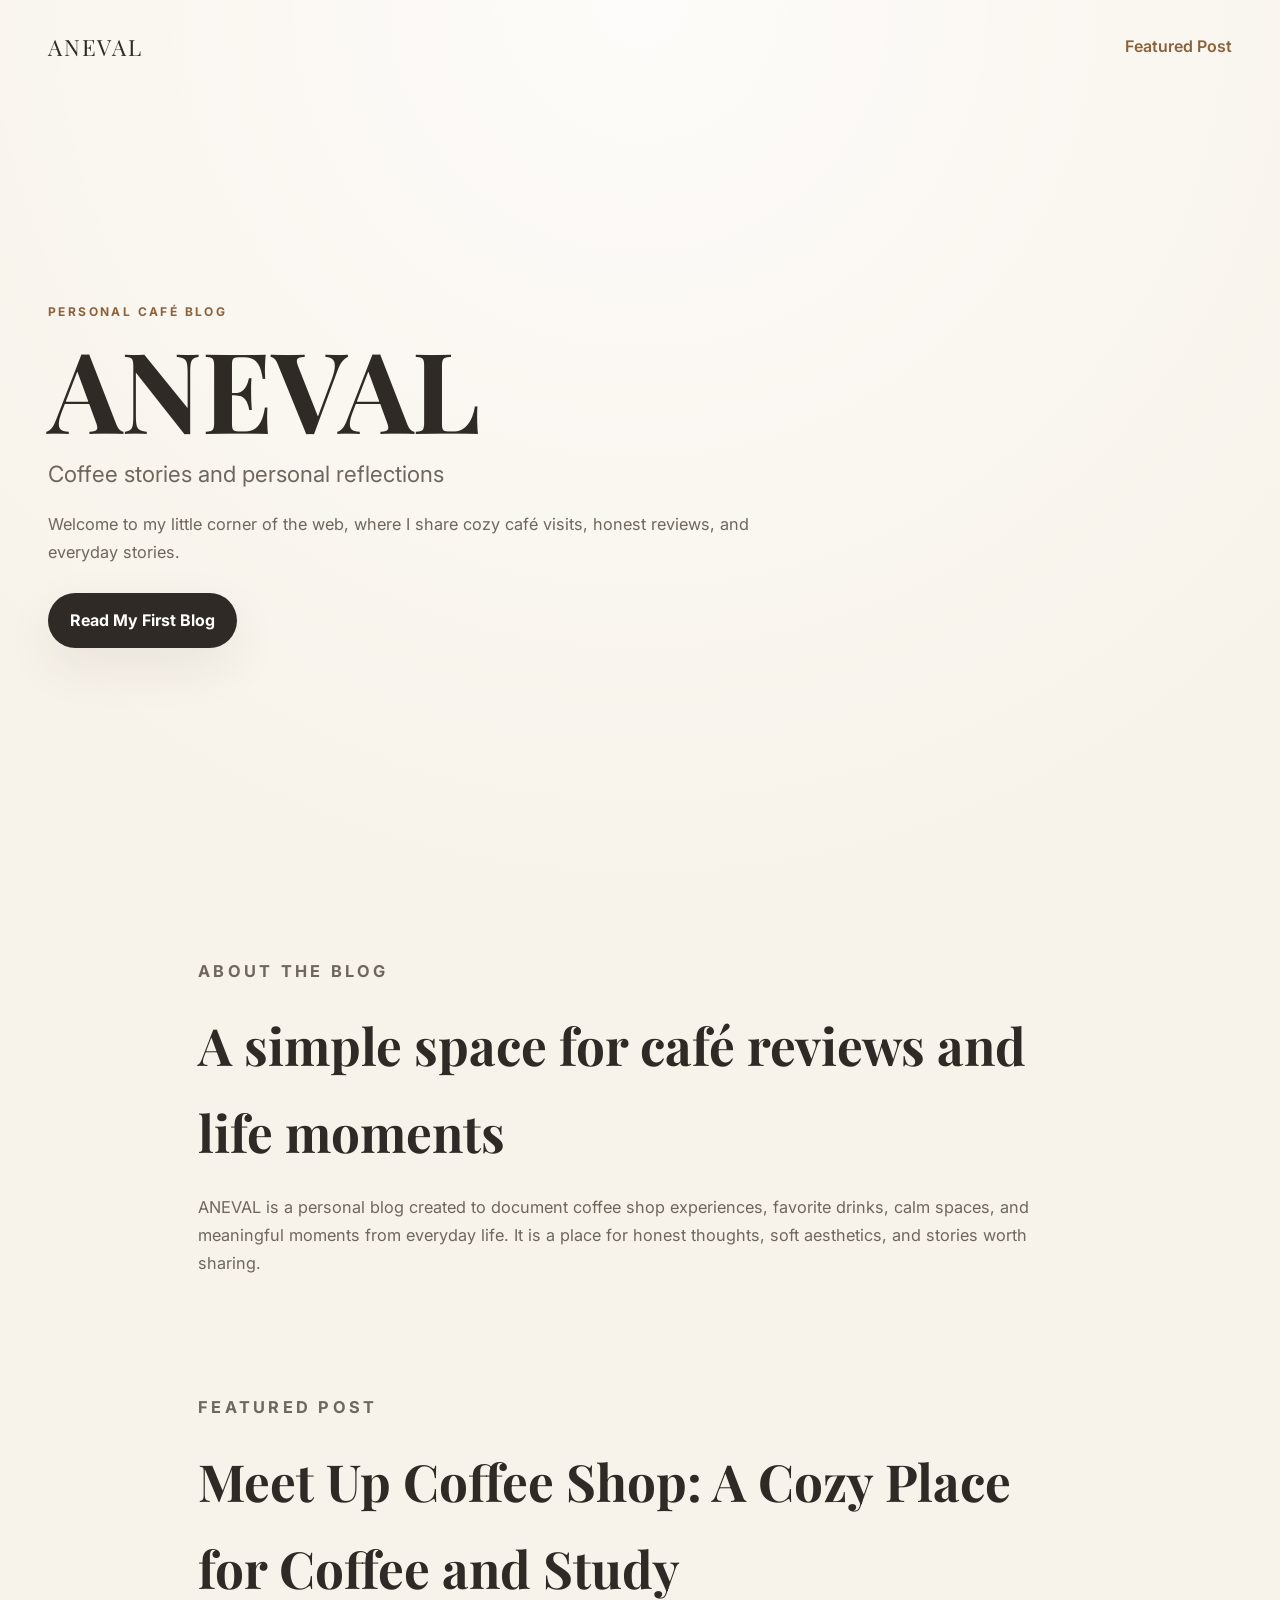
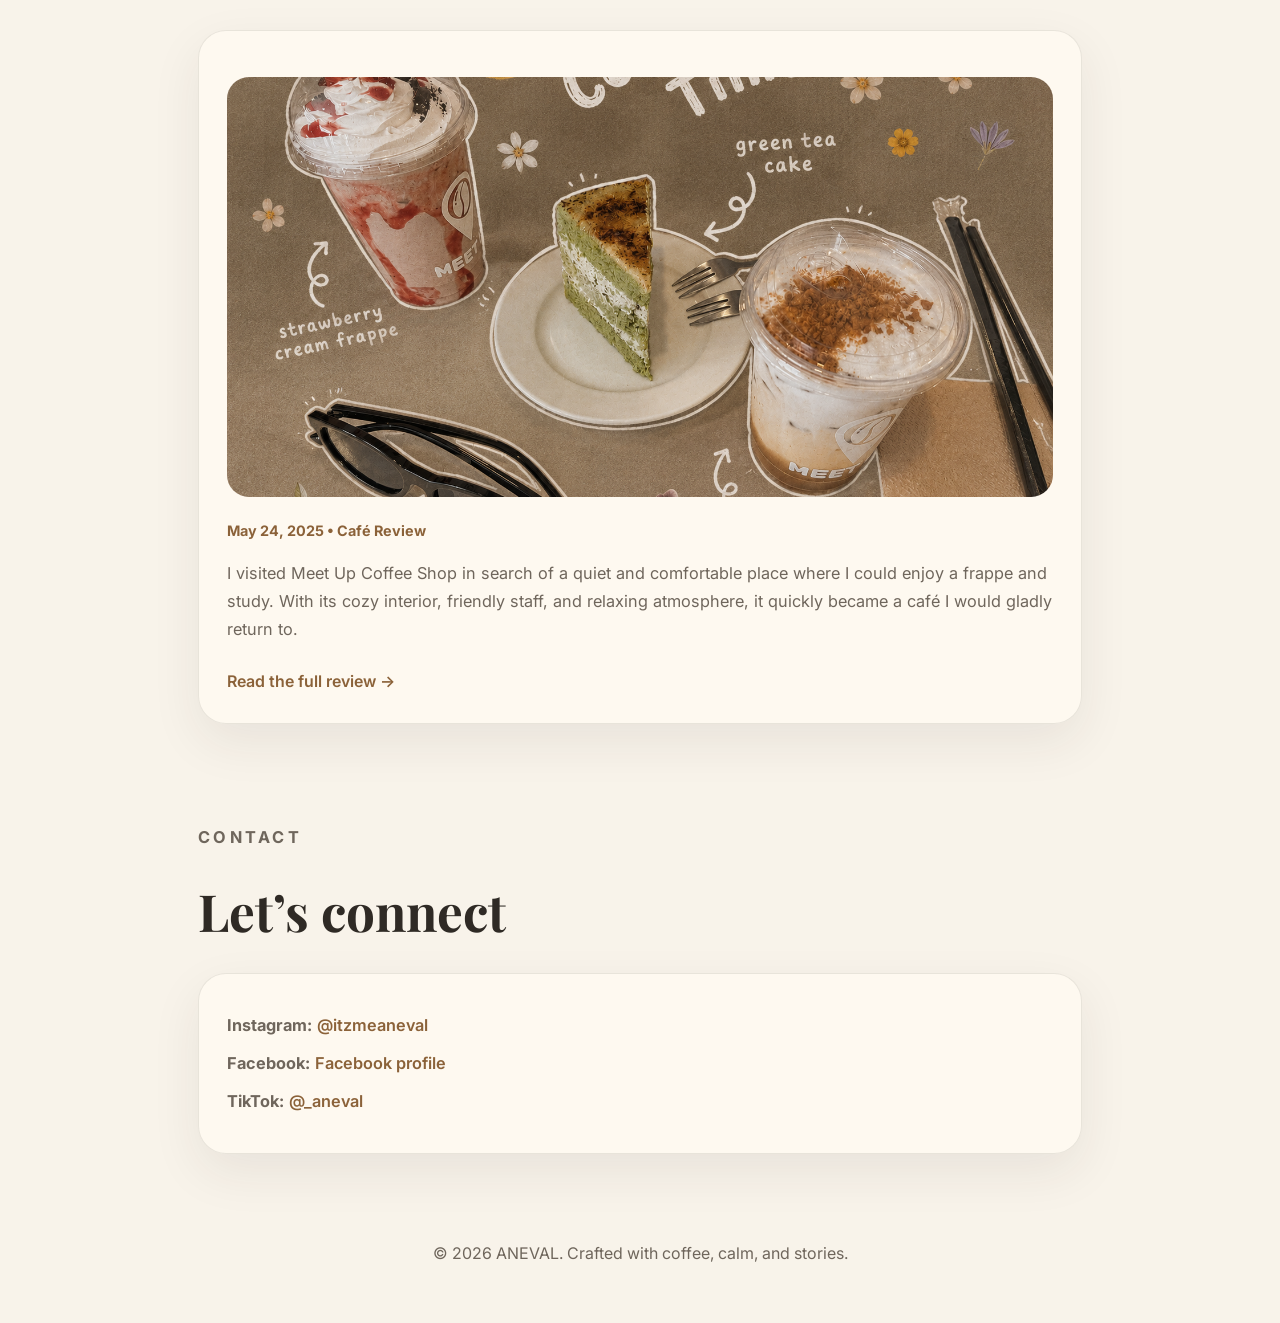
==== index.html @ 4280bb29 "Improve SEO and brand discoverability for ANEVAL - Enhance title tags on both pages with descriptive" ====
<!DOCTYPE html>
<html lang="en">
  <head>
    <meta charset="UTF-8" />
    <meta name="viewport" content="width=device-width, initial-scale=1.0" />
    <title>ANEVAL | Café Blog – Coffee Shop Reviews &amp; Life Stories</title>
    <meta
      name="description"
      content="ANEVAL is a personal café blog by Lavena sharing honest coffee shop reviews, cozy café visits, favorite drinks, and everyday life stories. Discover café culture through personal reflections."
    />
    <meta name="keywords" content="ANEVAL, café blog, coffee shop reviews, café visits, coffee stories, personal blog, cozy cafés, frappe, café culture" />
    <meta name="author" content="ANEVAL" />
    <meta name="robots" content="index, follow" />
    <link rel="canonical" href="https://lavena0314.github.io/Cafe-Blog/" />

    <!-- Open Graph / Facebook -->
    <meta property="og:type" content="website" />
    <meta property="og:url" content="https://lavena0314.github.io/Cafe-Blog/" />
    <meta property="og:site_name" content="ANEVAL" />
    <meta property="og:title" content="ANEVAL | Café Blog – Coffee Shop Reviews &amp; Life Stories" />
    <meta property="og:description" content="ANEVAL is a personal café blog sharing honest coffee shop reviews, cozy café visits, and everyday life stories. Discover café culture through personal reflections." />
    <meta property="og:image" content="https://lavena0314.github.io/Cafe-Blog/imagesmeet-up-banner.png" />

    <!-- Twitter Card -->
    <meta name="twitter:card" content="summary_large_image" />
    <meta name="twitter:title" content="ANEVAL | Café Blog – Coffee Shop Reviews &amp; Life Stories" />
    <meta name="twitter:description" content="ANEVAL is a personal café blog sharing honest coffee shop reviews, cozy café visits, and everyday life stories." />
    <meta name="twitter:image" content="https://lavena0314.github.io/Cafe-Blog/imagesmeet-up-banner.png" />

    <!-- JSON-LD Structured Data -->
    <script type="application/ld+json">
    {
      "@context": "https://schema.org",
      "@type": "Blog",
      "name": "ANEVAL",
      "description": "A personal café blog sharing honest coffee shop reviews, cozy café visits, and everyday life stories.",
      "url": "https://lavena0314.github.io/Cafe-Blog/",
      "author": {
        "@type": "Person",
        "name": "ANEVAL"
      },
      "blogPost": [
        {
          "@type": "BlogPosting",
          "headline": "Meet Up Coffee Shop: A Cozy Place for Coffee and Study",
          "url": "https://lavena0314.github.io/Cafe-Blog/meet-up-coffee-shop.html",
          "datePublished": "2025-05-24",
          "author": {
            "@type": "Person",
            "name": "ANEVAL"
          },
          "image": "https://lavena0314.github.io/Cafe-Blog/imagesmeet-up-banner.png",
          "description": "ANEVAL reviews Meet Up Coffee Shop — a cozy café on Magallanes Street, Roxas City, perfect for studying, enjoying a frappe, and relaxing in a comfortable atmosphere."
        }
      ]
    }
    </script>

    <link rel="preconnect" href="https://fonts.googleapis.com" />
    <link rel="preconnect" href="https://fonts.gstatic.com" crossorigin />
    <link
      href="https://fonts.googleapis.com/css2?family=Playfair+Display:wght@600;700&family=Inter:wght@400;500;600;700&display=swap"
      rel="stylesheet"
    />
    <link rel="stylesheet" href="style.css" />
  </head>
  <body>
    <header class="hero">
      <nav class="nav">
        <div class="brand">ANEVAL</div>
        <a class="nav-link" href="#featured">Featured Post</a>
      </nav>

      <section class="hero-content">
        <p class="eyebrow">Personal café blog</p>
        <h1>ANEVAL</h1>
        <p class="tagline">Coffee stories and personal reflections</p>
        <p class="hero-text">
          Welcome to my little corner of the web, where I share cozy café visits,
          honest reviews, and everyday stories.
        </p>
        <a class="button" href="#featured">Read My First Blog</a>
      </section>
    </header>

    <main>
      <section class="section about">
        <div class="section-heading">
          <p class="eyebrow">About the blog</p>
          <h2>A simple space for café reviews and life moments</h2>
        </div>
        <p>
          ANEVAL is a personal blog created to document coffee shop experiences,
          favorite drinks, calm spaces, and meaningful moments from everyday life.
          It is a place for honest thoughts, soft aesthetics, and stories worth
          sharing.
        </p>
      </section>

      <section class="section featured" id="featured">
        <div class="section-heading">
          <p class="eyebrow">Featured post</p>
          <h2>Meet Up Coffee Shop: A Cozy Place for Coffee and Study</h2>
        </div>

        <article class="post-preview">
          <img
            class="banner-image"
            src="imagesmeet-up-banner.png"
            alt="Meet Up Coffee Shop banner"
          />
          <div class="card-meta">May 24, 2025 • Café Review</div>
          <p>
            I visited Meet Up Coffee Shop in search of a quiet and comfortable
            place where I could enjoy a frappe and study. With its cozy interior,
            friendly staff, and relaxing atmosphere, it quickly became a café I
            would gladly return to.
          </p>
          <a class="text-link" href="meet-up-coffee-shop.html">Read the full review →</a>
        </article>
      </section>

      <section class="section contact" id="contact">
        <div class="section-heading">
          <p class="eyebrow">Contact</p>
          <h2>Let’s connect</h2>
        </div>
        <div class="contact-card">
          <p><strong>Instagram:</strong> <a href="https://instagram.com/itzmeaneval" target="_blank" rel="noopener noreferrer">@itzmeaneval</a></p>
          <p><strong>Facebook:</strong> <a href="https://www.facebook.com/lavena.gee.adarle.boluso" target="_blank" rel="noopener noreferrer">Facebook profile</a></p>
          <p><strong>TikTok:</strong> <a href="https://www.tiktok.com/@_aneval?_t=ZS-8zuCAxaX56e&_r=1" target="_blank" rel="noopener noreferrer">@_aneval</a></p>
        </div>
      </section>
    </main>

    <footer class="footer">
      <p>© 2026 ANEVAL. Crafted with coffee, calm, and stories.</p>
    </footer>
  </body>
</html>
---- style.css ----
:root {
  --bg: #f8f3ea;
  --surface: #fffaf2;
  --surface-strong: #f3eadc;
  --text: #2f2a25;
  --muted: #6f665c;
  --accent: #a97c50;
  --accent-dark: #8b6239;
  --border: rgba(47, 42, 37, 0.1);
  --shadow: 0 18px 50px rgba(47, 42, 37, 0.08);
}

* {
  box-sizing: border-box;
}

html {
  scroll-behavior: smooth;
}

body {
  margin: 0;
  font-family: "Inter", sans-serif;
  color: var(--text);
  background:
    radial-gradient(circle at top, rgba(255, 255, 255, 0.75), transparent 30%),
    var(--bg);
  line-height: 1.7;
}

h1,
h2,
.brand {
  font-family: "Playfair Display", serif;
}

img {
  max-width: 100%;
  display: block;
}

.hero {
  min-height: 100vh;
  padding: 28px clamp(20px, 4vw, 48px);
  display: flex;
  flex-direction: column;
  justify-content: space-between;
}

.nav {
  display: flex;
  justify-content: space-between;
  align-items: center;
  gap: 16px;
}

.brand {
  font-size: 1.4rem;
  letter-spacing: 0.08em;
}

.nav-link,
.back-link,
.text-link,
.contact-card a {
  color: var(--accent-dark);
  text-decoration: none;
  font-weight: 600;
}

.hero-content {
  max-width: 760px;
  margin: auto 0;
  padding: 80px 0;
}

.eyebrow {
  text-transform: uppercase;
  letter-spacing: 0.2em;
  font-size: 0.75rem;
  color: var(--accent-dark);
  font-weight: 700;
}

.hero h1 {
  font-size: clamp(3.5rem, 10vw, 7rem);
  line-height: 0.95;
  margin: 12px 0 14px;
}

.tagline {
  font-size: clamp(1.1rem, 2.5vw, 1.4rem);
  color: var(--muted);
  margin: 0 0 18px;
}

.hero-text,
.section p,
.card p,
.post p,
.contact-card p {
  font-size: 1.02rem;
  color: var(--muted);
}

.button {
  display: inline-block;
  margin-top: 10px;
  padding: 14px 22px;
  border-radius: 999px;
  background: var(--text);
  color: #fff;
  text-decoration: none;
  font-weight: 700;
  box-shadow: var(--shadow);
}

.section {
  max-width: 980px;
  margin: 0 auto;
  padding: 42px clamp(20px, 4vw, 48px);
}

.section-heading h2,
.post h1 {
  font-size: clamp(2rem, 4vw, 3.2rem);
  margin: 8px 0 18px;
}

.card,
.post,
.contact-card,
.post-preview {
  background: rgba(255, 250, 242, 0.8);
  border: 1px solid var(--border);
  border-radius: 28px;
  padding: 28px;
  box-shadow: var(--shadow);
  backdrop-filter: blur(10px);
}

.banner-image {
  width: 100%;
  height: auto;
  max-height: 420px;
  object-fit: cover;
  border-radius: 22px;
  margin: 18px 0 22px;
}

.photo-grid {
  display: grid;
  grid-template-columns: repeat(3, minmax(0, 1fr));
  gap: 14px;
  margin: 22px 0 10px;
}

.photo-grid img {
  width: 100%;
  aspect-ratio: 1 / 1;
  object-fit: cover;
  border-radius: 18px;
  border: 1px solid var(--border);
}

.card-meta,
.post-date {
  color: var(--accent-dark);
  font-weight: 700;
  font-size: 0.9rem;
}

.text-link {
  display: inline-block;
  margin-top: 8px;
}

.contact-card p {
  margin: 10px 0;
}

.footer {
  text-align: center;
  padding: 28px 20px 40px;
  color: var(--muted);
}

.post-page {
  background:
    radial-gradient(circle at top, rgba(255, 255, 255, 0.7), transparent 30%),
    var(--bg);
}

.post-container {
  max-width: 860px;
  margin: 0 auto;
  padding: 28px clamp(20px, 4vw, 48px) 60px;
}

.back-link {
  display: inline-block;
  margin-bottom: 24px;
}

.post h2 {
  font-size: 1.5rem;
  margin-top: 28px;
}

@media (max-width: 640px) {
  .nav {
    flex-direction: column;
    align-items: flex-start;
  }

  .hero {
    min-height: auto;
  }

  .hero-content {
    padding: 56px 0 28px;
  }

  .card,
  .post,
  .contact-card,
  .post-preview {
    padding: 22px;
    border-radius: 22px;
  }

  .photo-grid {
    grid-template-columns: 1fr;
  }
}
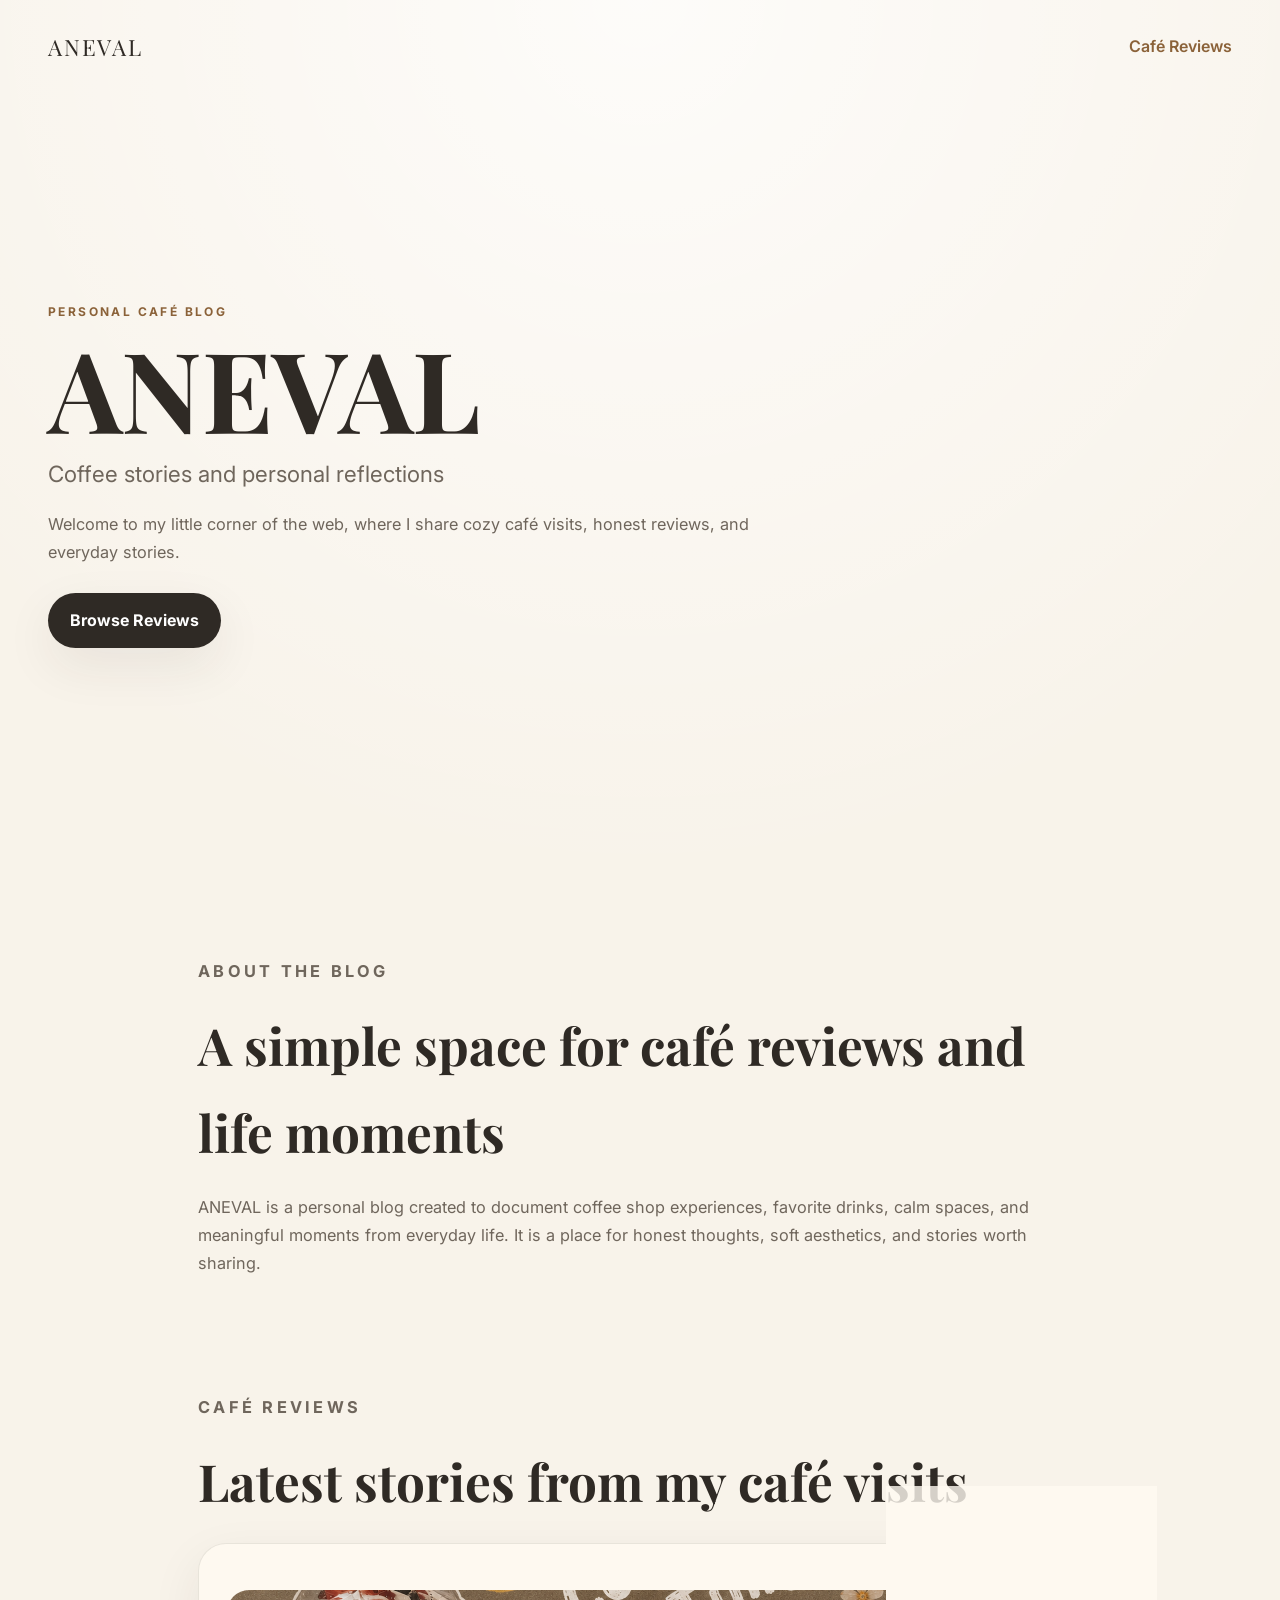
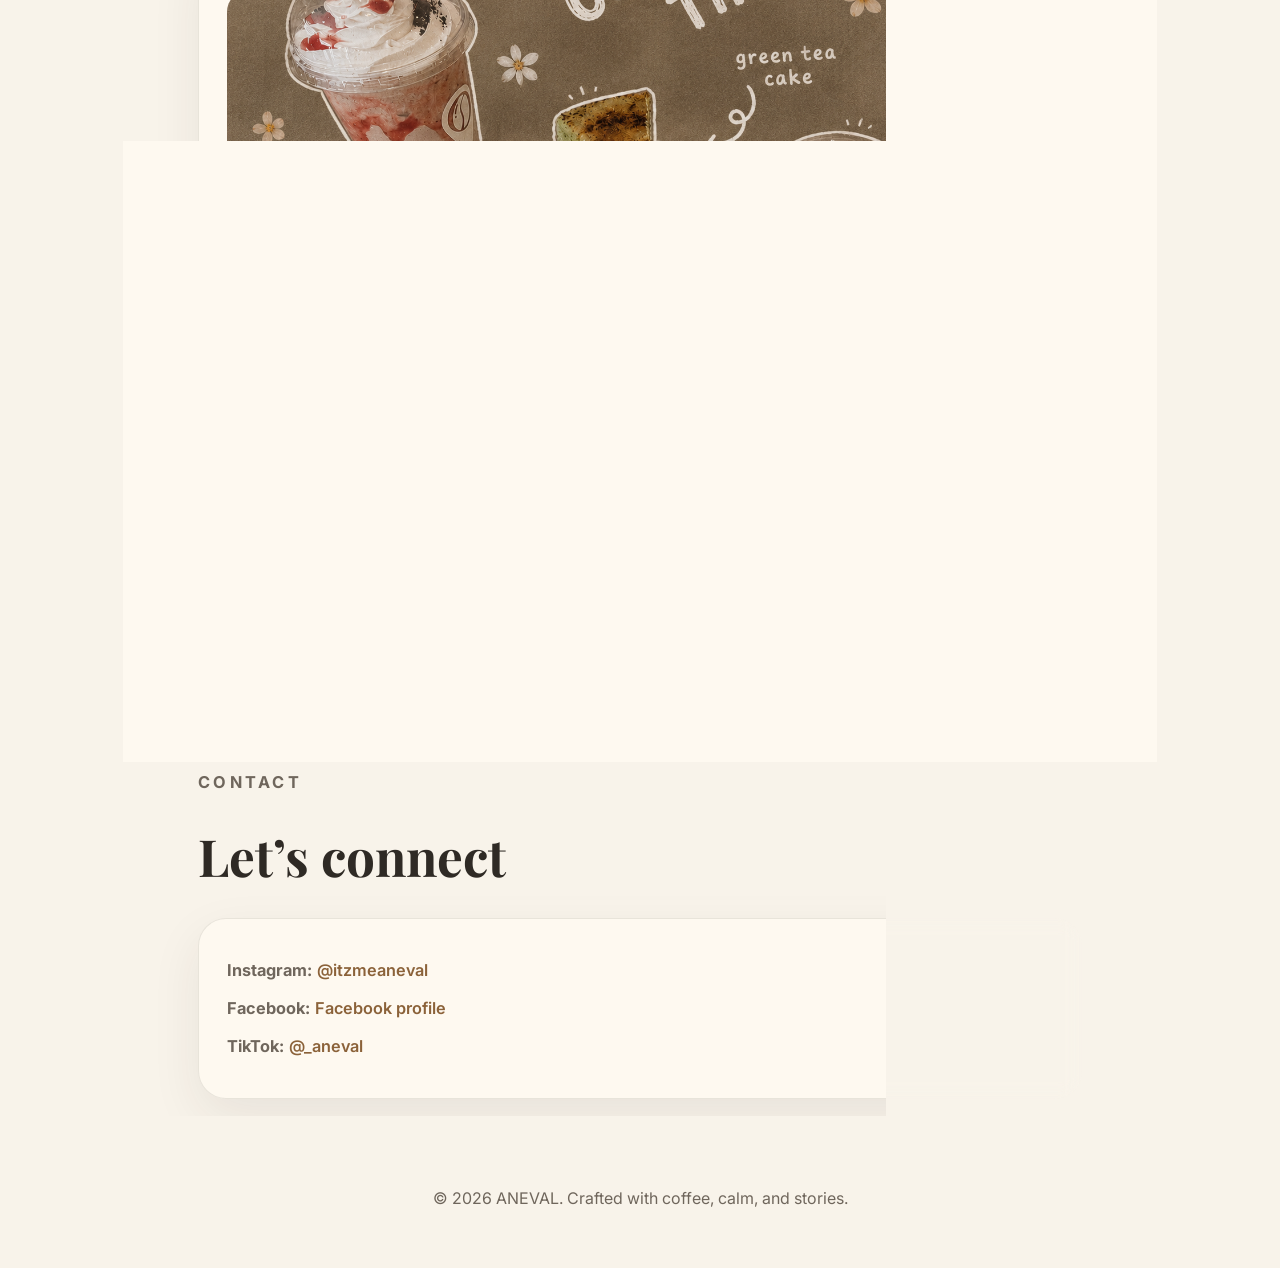
==== commit 08149c38: "Refactor homepage into reusable cafe review card list" ====
--- a/index.html
+++ b/index.html
@@ -3,59 +3,11 @@
   <head>
     <meta charset="UTF-8" />
     <meta name="viewport" content="width=device-width, initial-scale=1.0" />
-    <title>ANEVAL | Café Blog – Coffee Shop Reviews &amp; Life Stories</title>
+    <title>ANEVAL | Café Blog</title>
     <meta
       name="description"
-      content="ANEVAL is a personal café blog by Lavena sharing honest coffee shop reviews, cozy café visits, favorite drinks, and everyday life stories. Discover café culture through personal reflections."
+      content="ANEVAL is a personal café blog about coffee shop visits, cozy spaces, and everyday life stories."
     />
-    <meta name="keywords" content="ANEVAL, café blog, coffee shop reviews, café visits, coffee stories, personal blog, cozy cafés, frappe, café culture" />
-    <meta name="author" content="ANEVAL" />
-    <meta name="robots" content="index, follow" />
-    <link rel="canonical" href="https://lavena0314.github.io/Cafe-Blog/" />
-
-    <!-- Open Graph / Facebook -->
-    <meta property="og:type" content="website" />
-    <meta property="og:url" content="https://lavena0314.github.io/Cafe-Blog/" />
-    <meta property="og:site_name" content="ANEVAL" />
-    <meta property="og:title" content="ANEVAL | Café Blog – Coffee Shop Reviews &amp; Life Stories" />
-    <meta property="og:description" content="ANEVAL is a personal café blog sharing honest coffee shop reviews, cozy café visits, and everyday life stories. Discover café culture through personal reflections." />
-    <meta property="og:image" content="https://lavena0314.github.io/Cafe-Blog/imagesmeet-up-banner.png" />
-
-    <!-- Twitter Card -->
-    <meta name="twitter:card" content="summary_large_image" />
-    <meta name="twitter:title" content="ANEVAL | Café Blog – Coffee Shop Reviews &amp; Life Stories" />
-    <meta name="twitter:description" content="ANEVAL is a personal café blog sharing honest coffee shop reviews, cozy café visits, and everyday life stories." />
-    <meta name="twitter:image" content="https://lavena0314.github.io/Cafe-Blog/imagesmeet-up-banner.png" />
-
-    <!-- JSON-LD Structured Data -->
-    <script type="application/ld+json">
-    {
-      "@context": "https://schema.org",
-      "@type": "Blog",
-      "name": "ANEVAL",
-      "description": "A personal café blog sharing honest coffee shop reviews, cozy café visits, and everyday life stories.",
-      "url": "https://lavena0314.github.io/Cafe-Blog/",
-      "author": {
-        "@type": "Person",
-        "name": "ANEVAL"
-      },
-      "blogPost": [
-        {
-          "@type": "BlogPosting",
-          "headline": "Meet Up Coffee Shop: A Cozy Place for Coffee and Study",
-          "url": "https://lavena0314.github.io/Cafe-Blog/meet-up-coffee-shop.html",
-          "datePublished": "2025-05-24",
-          "author": {
-            "@type": "Person",
-            "name": "ANEVAL"
-          },
-          "image": "https://lavena0314.github.io/Cafe-Blog/imagesmeet-up-banner.png",
-          "description": "ANEVAL reviews Meet Up Coffee Shop — a cozy café on Magallanes Street, Roxas City, perfect for studying, enjoying a frappe, and relaxing in a comfortable atmosphere."
-        }
-      ]
-    }
-    </script>
-
     <link rel="preconnect" href="https://fonts.googleapis.com" />
     <link rel="preconnect" href="https://fonts.gstatic.com" crossorigin />
     <link
@@ -68,7 +20,7 @@
     <header class="hero">
       <nav class="nav">
         <div class="brand">ANEVAL</div>
-        <a class="nav-link" href="#featured">Featured Post</a>
+        <a class="nav-link" href="#featured">Café Reviews</a>
       </nav>
 
       <section class="hero-content">
@@ -79,7 +31,7 @@
           Welcome to my little corner of the web, where I share cozy café visits,
           honest reviews, and everyday stories.
         </p>
-        <a class="button" href="#featured">Read My First Blog</a>
+        <a class="button" href="#featured">Browse Reviews</a>
       </section>
     </header>
 
@@ -99,25 +51,29 @@
 
       <section class="section featured" id="featured">
         <div class="section-heading">
-          <p class="eyebrow">Featured post</p>
-          <h2>Meet Up Coffee Shop: A Cozy Place for Coffee and Study</h2>
+          <p class="eyebrow">Café reviews</p>
+          <h2>Latest stories from my café visits</h2>
         </div>
 
-        <article class="post-preview">
-          <img
-            class="banner-image"
-            src="imagesmeet-up-banner.png"
-            alt="Meet Up Coffee Shop banner"
-          />
-          <div class="card-meta">May 24, 2025 • Café Review</div>
-          <p>
-            I visited Meet Up Coffee Shop in search of a quiet and comfortable
-            place where I could enjoy a frappe and study. With its cozy interior,
-            friendly staff, and relaxing atmosphere, it quickly became a café I
-            would gladly return to.
-          </p>
-          <a class="text-link" href="meet-up-coffee-shop.html">Read the full review →</a>
-        </article>
+        <div class="review-list">
+          <!-- Copy one complete review-card block to add another homepage review -->
+          <article class="post-preview review-card">
+            <img
+              class="banner-image"
+              src="imagesmeet-up-banner.png"
+              alt="Meet Up Coffee Shop banner"
+            />
+            <div class="card-meta">May 24, 2025 • Café Review</div>
+            <h3>Meet Up Coffee Shop: A Cozy Place for Coffee and Study</h3>
+            <p>
+              I visited Meet Up Coffee Shop in search of a quiet and comfortable
+              place where I could enjoy a frappe and study. With its cozy interior,
+              friendly staff, and relaxing atmosphere, it quickly became a café I
+              would gladly return to.
+            </p>
+            <a class="text-link" href="meet-up-coffee-shop.html">Read the full review →</a>
+          </article>
+        </div>
       </section>
 
       <section class="section contact" id="contact">
--- a/style.css
+++ b/style.css
@@ -163,6 +163,19 @@
   border: 1px solid var(--border);
 }
 
+
+.review-list {
+  display: grid;
+  gap: 24px;
+}
+
+.review-card h3 {
+  font-family: "Playfair Display", serif;
+  font-size: clamp(1.4rem, 2vw, 1.9rem);
+  line-height: 1.25;
+  margin: 0 0 10px;
+}
+
 .card-meta,
 .post-date {
   color: var(--accent-dark);
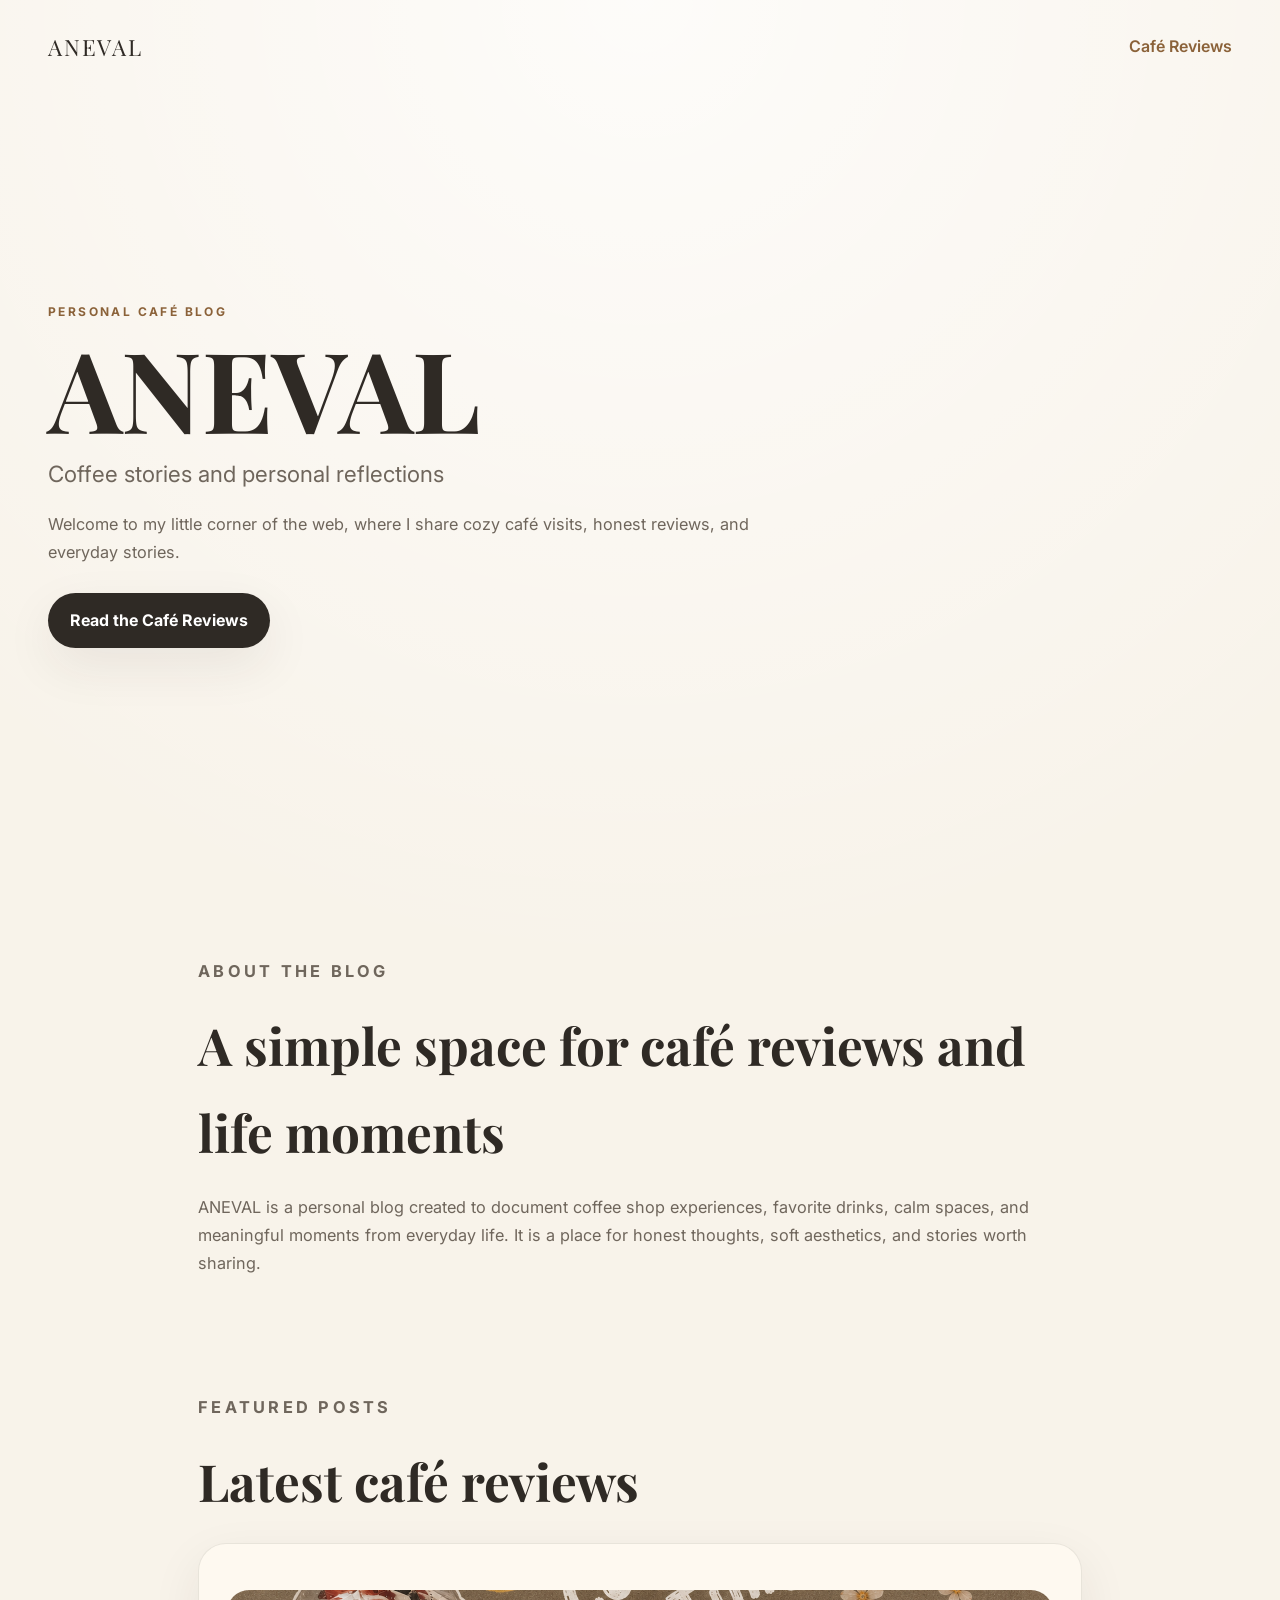
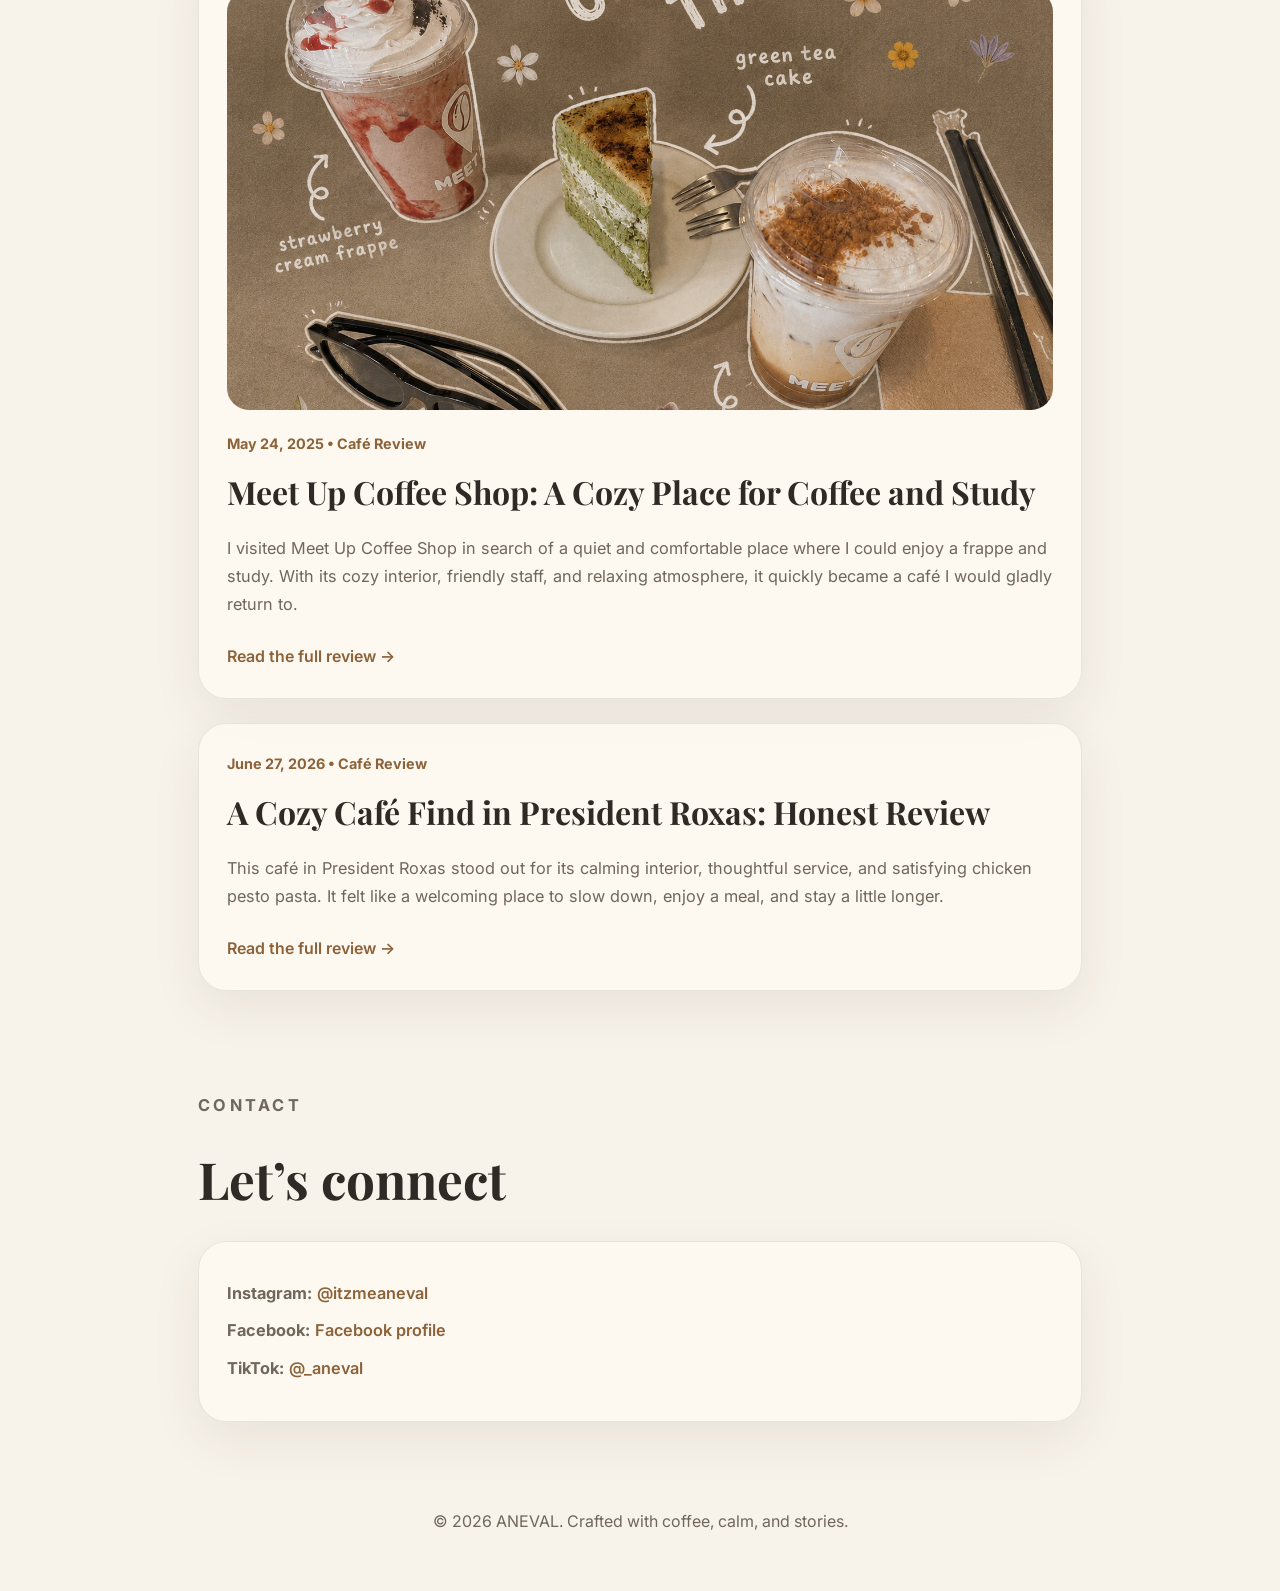
==== commit 61c59c89: "feat: add second cafe review page" ====
--- a/index.html
+++ b/index.html
@@ -31,7 +31,7 @@
           Welcome to my little corner of the web, where I share cozy café visits,
           honest reviews, and everyday stories.
         </p>
-        <a class="button" href="#featured">Browse Reviews</a>
+        <a class="button" href="#featured">Read the Café Reviews</a>
       </section>
     </header>
 
@@ -51,29 +51,40 @@
 
       <section class="section featured" id="featured">
         <div class="section-heading">
-          <p class="eyebrow">Café reviews</p>
-          <h2>Latest stories from my café visits</h2>
+          <p class="eyebrow">Featured posts</p>
+          <h2>Latest café reviews</h2>
         </div>
 
-        <div class="review-list">
-          <!-- Copy one complete review-card block to add another homepage review -->
-          <article class="post-preview review-card">
-            <img
-              class="banner-image"
-              src="imagesmeet-up-banner.png"
-              alt="Meet Up Coffee Shop banner"
-            />
-            <div class="card-meta">May 24, 2025 • Café Review</div>
-            <h3>Meet Up Coffee Shop: A Cozy Place for Coffee and Study</h3>
-            <p>
-              I visited Meet Up Coffee Shop in search of a quiet and comfortable
-              place where I could enjoy a frappe and study. With its cozy interior,
-              friendly staff, and relaxing atmosphere, it quickly became a café I
-              would gladly return to.
-            </p>
-            <a class="text-link" href="meet-up-coffee-shop.html">Read the full review →</a>
-          </article>
-        </div>
+        <article class="post-preview">
+          <img
+            class="banner-image"
+            src="imagesmeet-up-banner.png"
+            alt="Meet Up Coffee Shop banner"
+          />
+          <div class="card-meta">May 24, 2025 • Café Review</div>
+          <h3>Meet Up Coffee Shop: A Cozy Place for Coffee and Study</h3>
+          <p>
+            I visited Meet Up Coffee Shop in search of a quiet and comfortable
+            place where I could enjoy a frappe and study. With its cozy interior,
+            friendly staff, and relaxing atmosphere, it quickly became a café I
+            would gladly return to.
+          </p>
+          <a class="text-link" href="meet-up-coffee-shop.html">Read the full review →</a>
+        </article>
+
+        <article class="post-preview">
+          <div class="card-meta">June 27, 2026 • Café Review</div>
+          <h3>A Cozy Café Find in President Roxas: Honest Review</h3>
+          <p>
+            This café in President Roxas stood out for its calming interior,
+            thoughtful service, and satisfying chicken pesto pasta. It felt like
+            a welcoming place to slow down, enjoy a meal, and stay a little
+            longer.
+          </p>
+          <a class="text-link" href="president-roxas-cafe-review.html"
+            >Read the full review →</a
+          >
+        </article>
       </section>
 
       <section class="section contact" id="contact">
--- a/style.css
+++ b/style.css
@@ -127,6 +127,12 @@
   margin: 8px 0 18px;
 }
 
+.post-preview h3 {
+  font-family: "Playfair Display", serif;
+  font-size: clamp(1.5rem, 3vw, 2rem);
+  margin: 8px 0 12px;
+}
+
 .card,
 .post,
 .contact-card,
@@ -163,19 +169,6 @@
   border: 1px solid var(--border);
 }
 
-
-.review-list {
-  display: grid;
-  gap: 24px;
-}
-
-.review-card h3 {
-  font-family: "Playfair Display", serif;
-  font-size: clamp(1.4rem, 2vw, 1.9rem);
-  line-height: 1.25;
-  margin: 0 0 10px;
-}
-
 .card-meta,
 .post-date {
   color: var(--accent-dark);
@@ -186,6 +179,10 @@
 .text-link {
   display: inline-block;
   margin-top: 8px;
+}
+
+.post-preview + .post-preview {
+  margin-top: 24px;
 }
 
 .contact-card p {
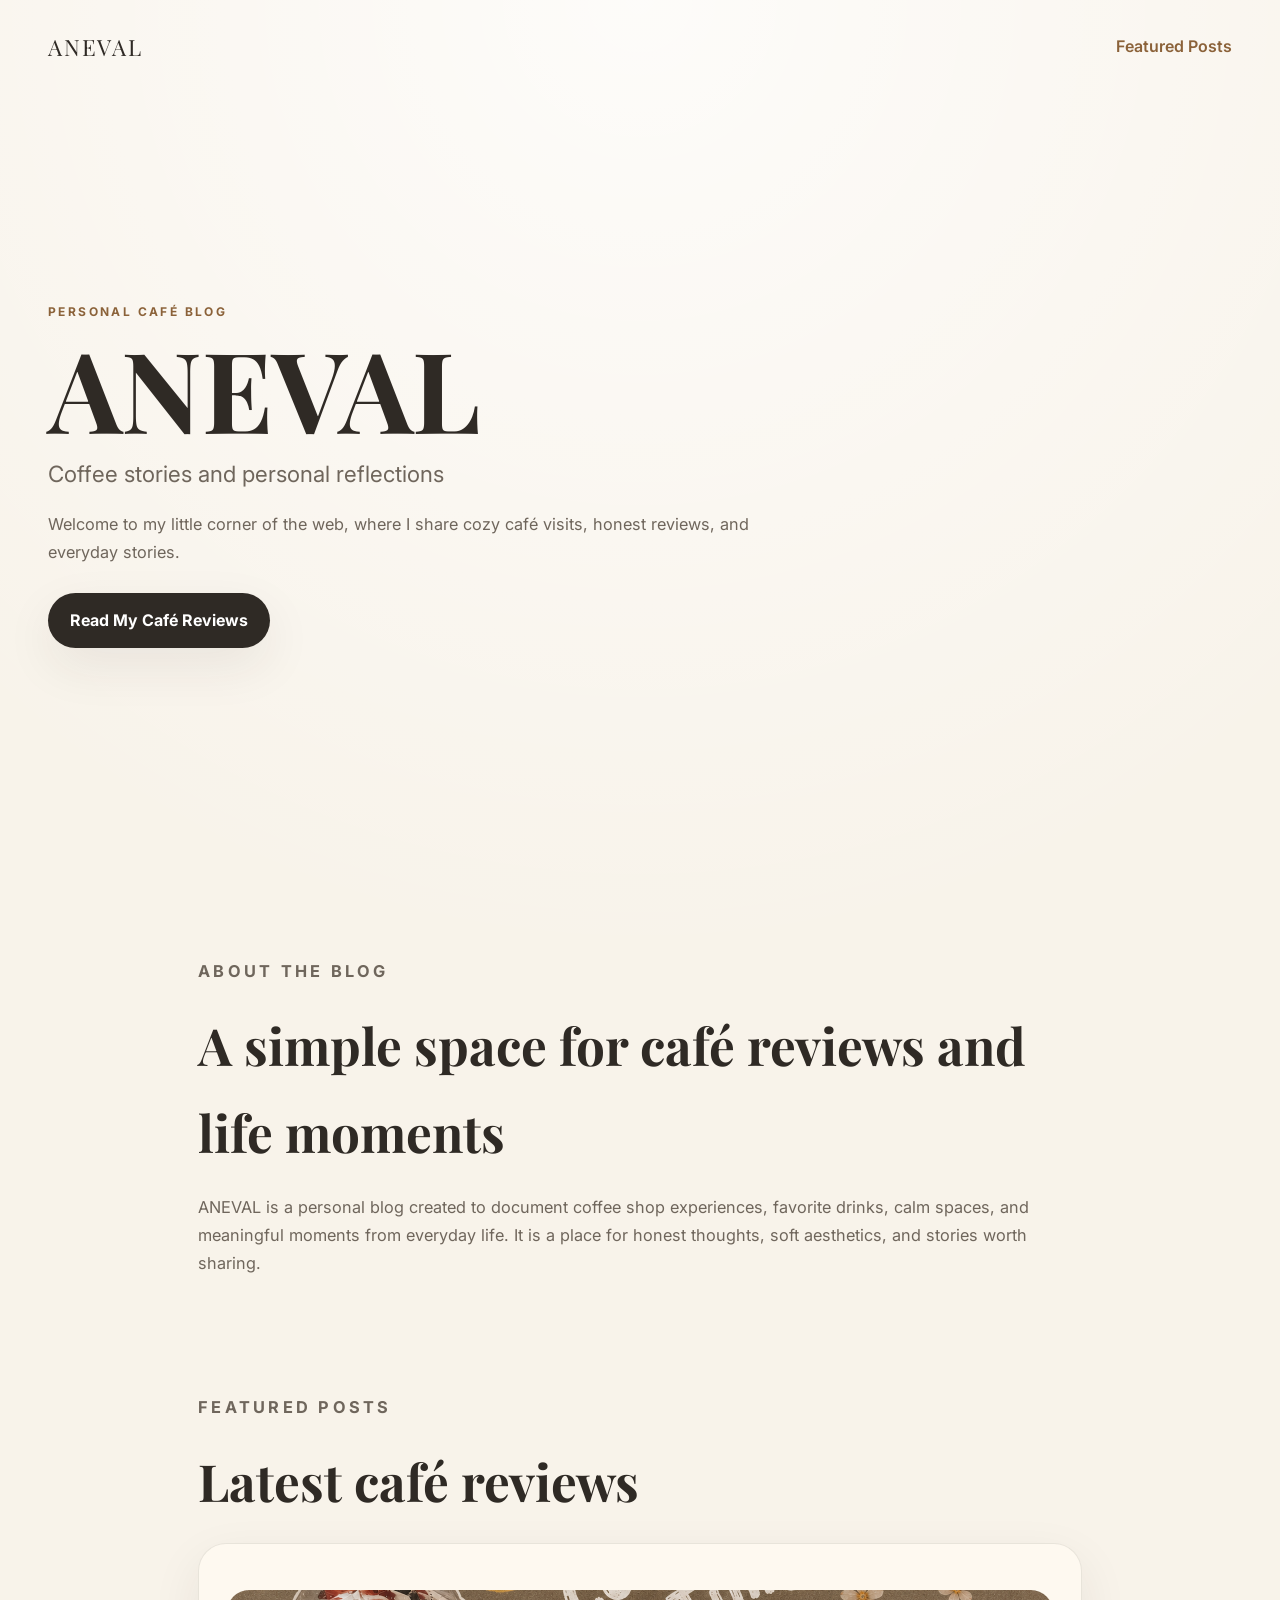
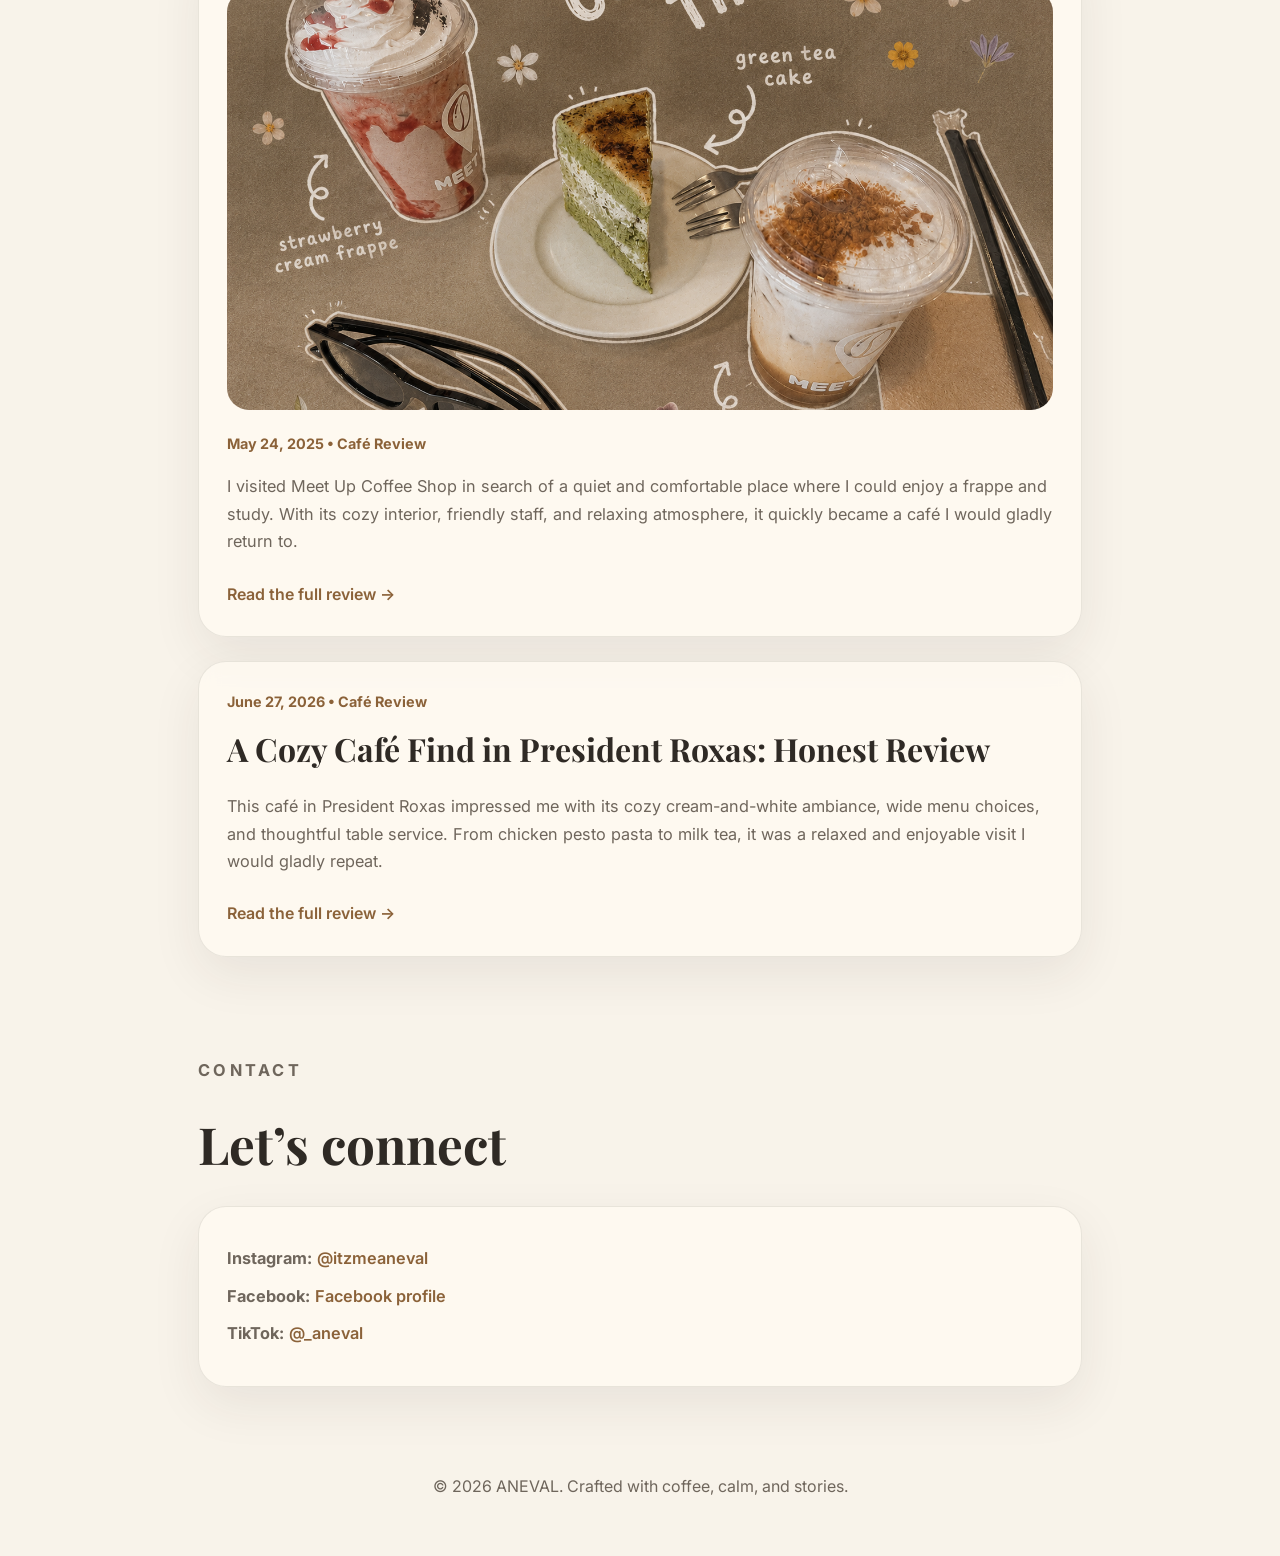
==== commit ff5fbd30: "feat: add President Roxas review page and homepage featured link" ====
--- a/index.html
+++ b/index.html
@@ -20,7 +20,7 @@
     <header class="hero">
       <nav class="nav">
         <div class="brand">ANEVAL</div>
-        <a class="nav-link" href="#featured">Café Reviews</a>
+        <a class="nav-link" href="#featured">Featured Posts</a>
       </nav>
 
       <section class="hero-content">
@@ -31,7 +31,7 @@
           Welcome to my little corner of the web, where I share cozy café visits,
           honest reviews, and everyday stories.
         </p>
-        <a class="button" href="#featured">Read the Café Reviews</a>
+        <a class="button" href="#featured">Read My Café Reviews</a>
       </section>
     </header>
 
@@ -62,7 +62,6 @@
             alt="Meet Up Coffee Shop banner"
           />
           <div class="card-meta">May 24, 2025 • Café Review</div>
-          <h3>Meet Up Coffee Shop: A Cozy Place for Coffee and Study</h3>
           <p>
             I visited Meet Up Coffee Shop in search of a quiet and comfortable
             place where I could enjoy a frappe and study. With its cozy interior,
@@ -76,14 +75,12 @@
           <div class="card-meta">June 27, 2026 • Café Review</div>
           <h3>A Cozy Café Find in President Roxas: Honest Review</h3>
           <p>
-            This café in President Roxas stood out for its calming interior,
-            thoughtful service, and satisfying chicken pesto pasta. It felt like
-            a welcoming place to slow down, enjoy a meal, and stay a little
-            longer.
+            This café in President Roxas impressed me with its cozy cream-and-white
+            ambiance, wide menu choices, and thoughtful table service. From
+            chicken pesto pasta to milk tea, it was a relaxed and enjoyable visit
+            I would gladly repeat.
           </p>
-          <a class="text-link" href="president-roxas-cafe-review.html"
-            >Read the full review →</a
-          >
+          <a class="text-link" href="president-roxas-cafe-review.html">Read the full review →</a>
         </article>
       </section>
 
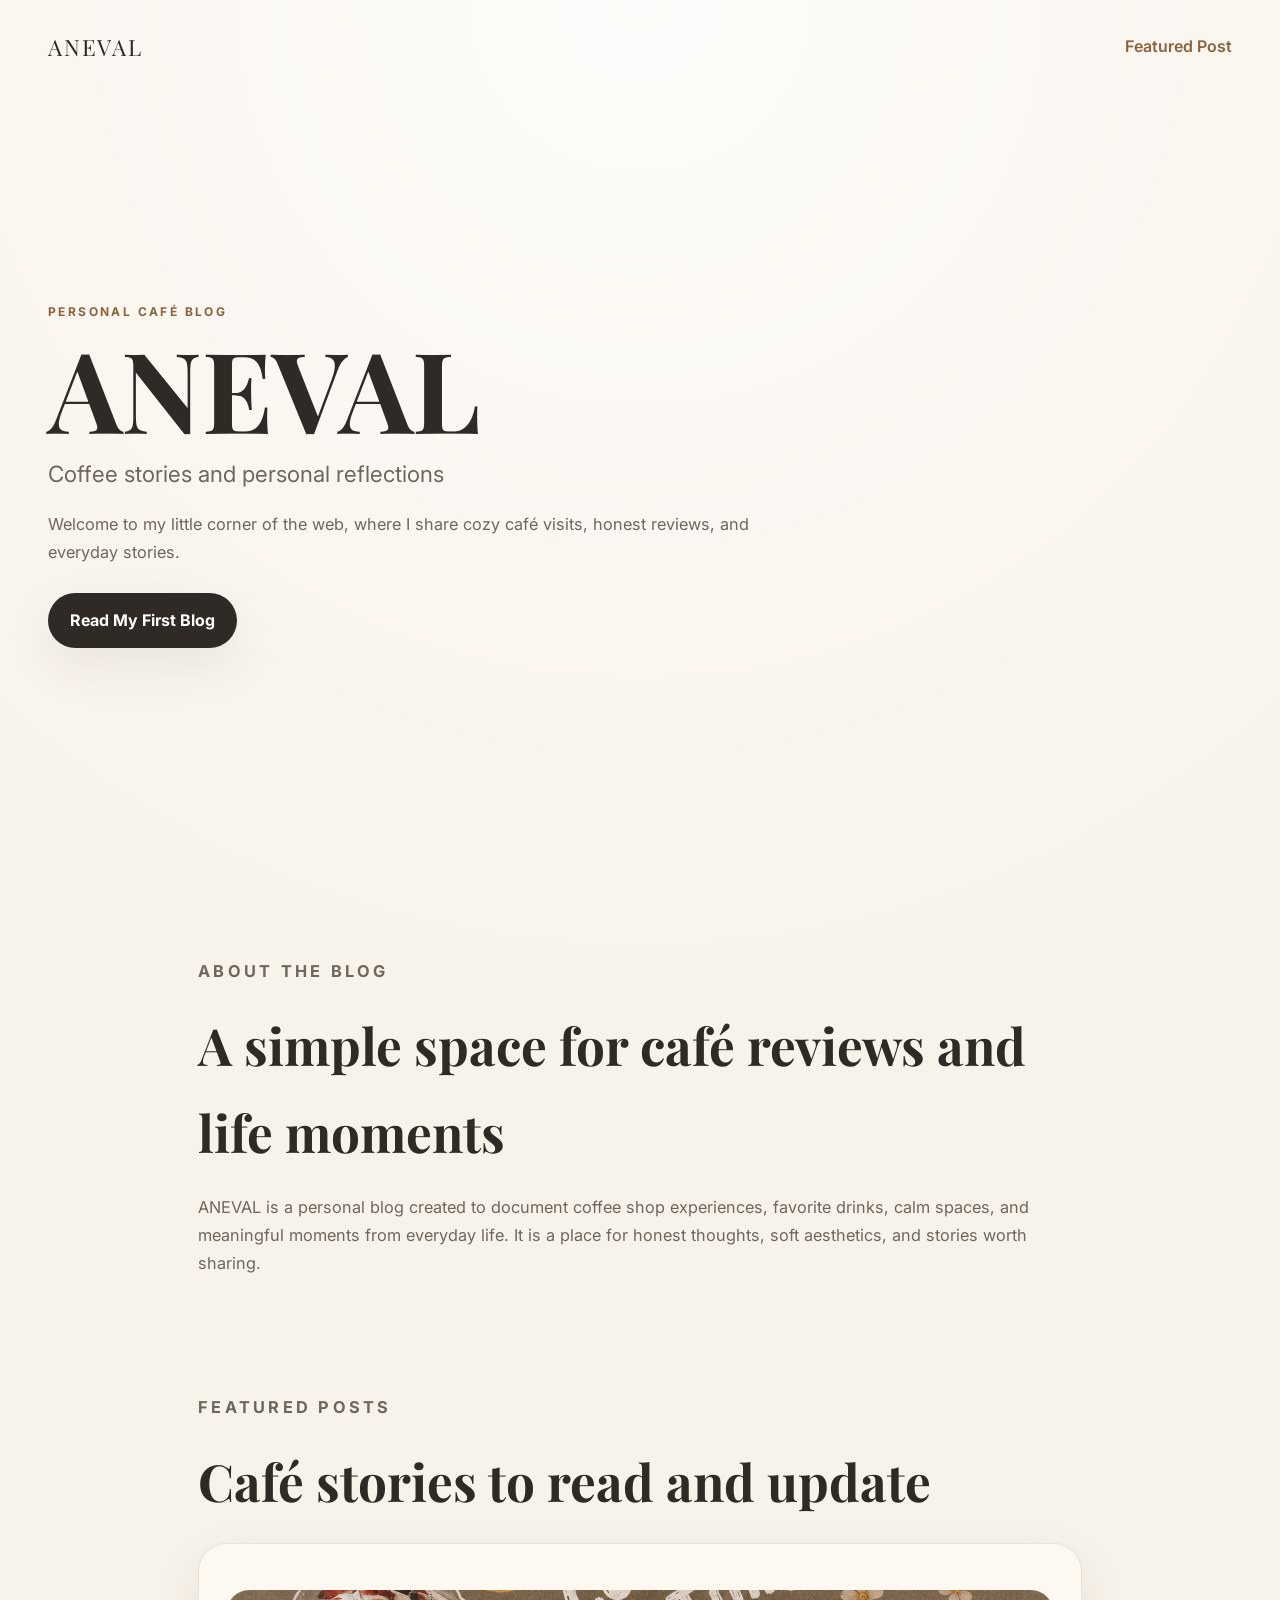
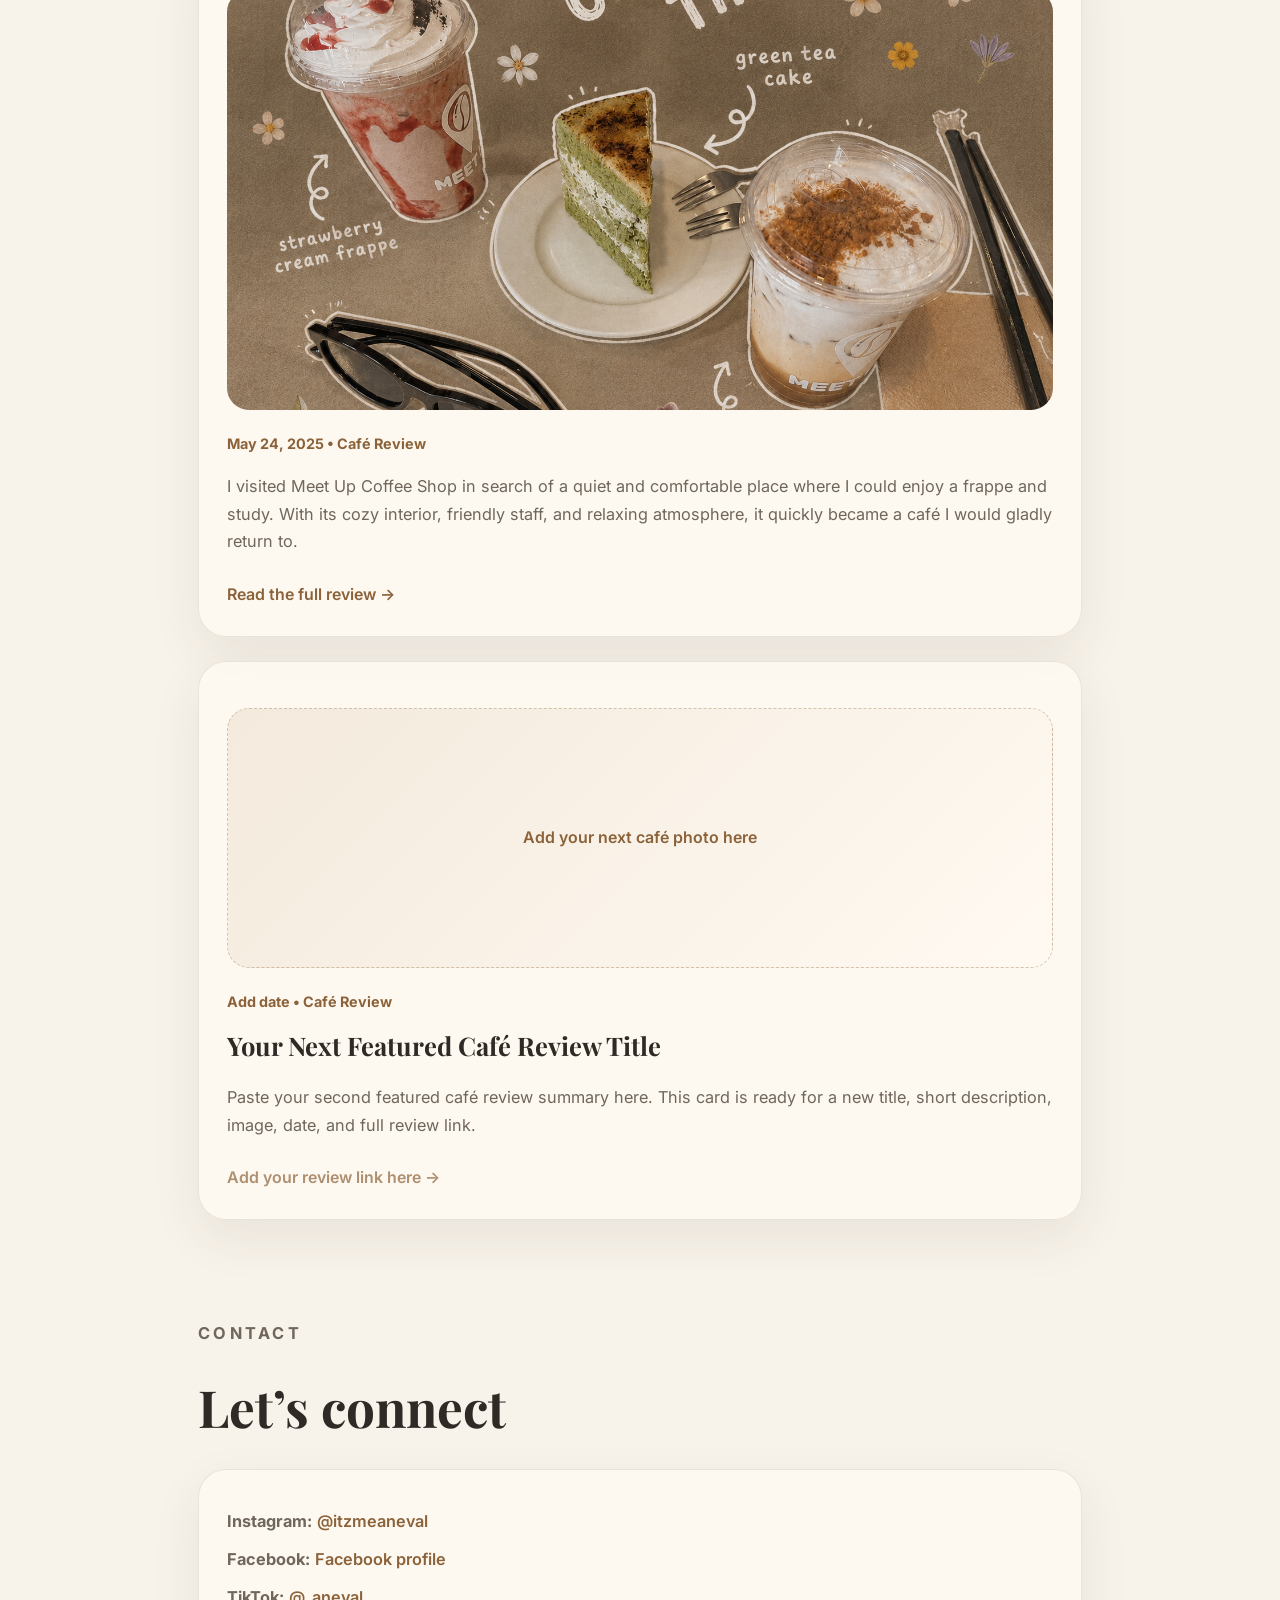
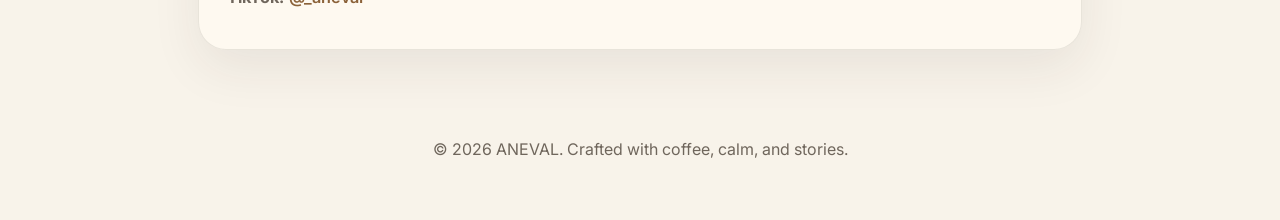
==== commit b7e0f1f8: "feat: add second homepage featured post placeholder" ====
--- a/index.html
+++ b/index.html
@@ -20,7 +20,7 @@
     <header class="hero">
       <nav class="nav">
         <div class="brand">ANEVAL</div>
-        <a class="nav-link" href="#featured">Featured Posts</a>
+        <a class="nav-link" href="#featured">Featured Post</a>
       </nav>
 
       <section class="hero-content">
@@ -31,7 +31,7 @@
           Welcome to my little corner of the web, where I share cozy café visits,
           honest reviews, and everyday stories.
         </p>
-        <a class="button" href="#featured">Read My Café Reviews</a>
+        <a class="button" href="#featured">Read My First Blog</a>
       </section>
     </header>
 
@@ -52,36 +52,43 @@
       <section class="section featured" id="featured">
         <div class="section-heading">
           <p class="eyebrow">Featured posts</p>
-          <h2>Latest café reviews</h2>
+          <h2>Café stories to read and update</h2>
         </div>
 
-        <article class="post-preview">
-          <img
-            class="banner-image"
-            src="imagesmeet-up-banner.png"
-            alt="Meet Up Coffee Shop banner"
-          />
-          <div class="card-meta">May 24, 2025 • Café Review</div>
-          <p>
-            I visited Meet Up Coffee Shop in search of a quiet and comfortable
-            place where I could enjoy a frappe and study. With its cozy interior,
-            friendly staff, and relaxing atmosphere, it quickly became a café I
-            would gladly return to.
-          </p>
-          <a class="text-link" href="meet-up-coffee-shop.html">Read the full review →</a>
-        </article>
+        <div class="featured-posts">
+          <article class="post-preview">
+            <img
+              class="banner-image"
+              src="imagesmeet-up-banner.png"
+              alt="Meet Up Coffee Shop banner"
+            />
+            <div class="card-meta">May 24, 2025 • Café Review</div>
+            <p>
+              I visited Meet Up Coffee Shop in search of a quiet and comfortable
+              place where I could enjoy a frappe and study. With its cozy interior,
+              friendly staff, and relaxing atmosphere, it quickly became a café I
+              would gladly return to.
+            </p>
+            <a class="text-link" href="meet-up-coffee-shop.html">Read the full review →</a>
+          </article>
 
-        <article class="post-preview">
-          <div class="card-meta">June 27, 2026 • Café Review</div>
-          <h3>A Cozy Café Find in President Roxas: Honest Review</h3>
-          <p>
-            This café in President Roxas impressed me with its cozy cream-and-white
-            ambiance, wide menu choices, and thoughtful table service. From
-            chicken pesto pasta to milk tea, it was a relaxed and enjoyable visit
-            I would gladly repeat.
-          </p>
-          <a class="text-link" href="president-roxas-cafe-review.html">Read the full review →</a>
-        </article>
+          <article class="post-preview">
+            <div
+              class="banner-image image-placeholder"
+              role="img"
+              aria-label="Placeholder for your next café featured post image"
+            >
+              Add your next café photo here
+            </div>
+            <div class="card-meta">Add date • Café Review</div>
+            <h3>Your Next Featured Café Review Title</h3>
+            <p>
+              Paste your second featured café review summary here. This card is ready
+              for a new title, short description, image, date, and full review link.
+            </p>
+            <a class="text-link is-disabled" href="#" aria-disabled="true">Add your review link here →</a>
+          </article>
+        </div>
       </section>
 
       <section class="section contact" id="contact">
--- a/style.css
+++ b/style.css
@@ -127,10 +127,9 @@
   margin: 8px 0 18px;
 }
 
-.post-preview h3 {
-  font-family: "Playfair Display", serif;
-  font-size: clamp(1.5rem, 3vw, 2rem);
-  margin: 8px 0 12px;
+.featured-posts {
+  display: grid;
+  gap: 24px;
 }
 
 .card,
@@ -154,6 +153,18 @@
   margin: 18px 0 22px;
 }
 
+.image-placeholder {
+  min-height: 260px;
+  display: grid;
+  place-items: center;
+  padding: 24px;
+  background: linear-gradient(135deg, rgba(243, 234, 220, 0.95), rgba(255, 250, 242, 0.95));
+  border: 1px dashed rgba(139, 98, 57, 0.35);
+  color: var(--accent-dark);
+  font-weight: 600;
+  text-align: center;
+}
+
 .photo-grid {
   display: grid;
   grid-template-columns: repeat(3, minmax(0, 1fr));
@@ -181,8 +192,15 @@
   margin-top: 8px;
 }
 
-.post-preview + .post-preview {
-  margin-top: 24px;
+.is-disabled {
+  opacity: 0.7;
+  pointer-events: none;
+}
+
+.post-preview h3 {
+  font-family: "Playfair Display", serif;
+  font-size: 1.6rem;
+  margin: 10px 0 12px;
 }
 
 .contact-card p {
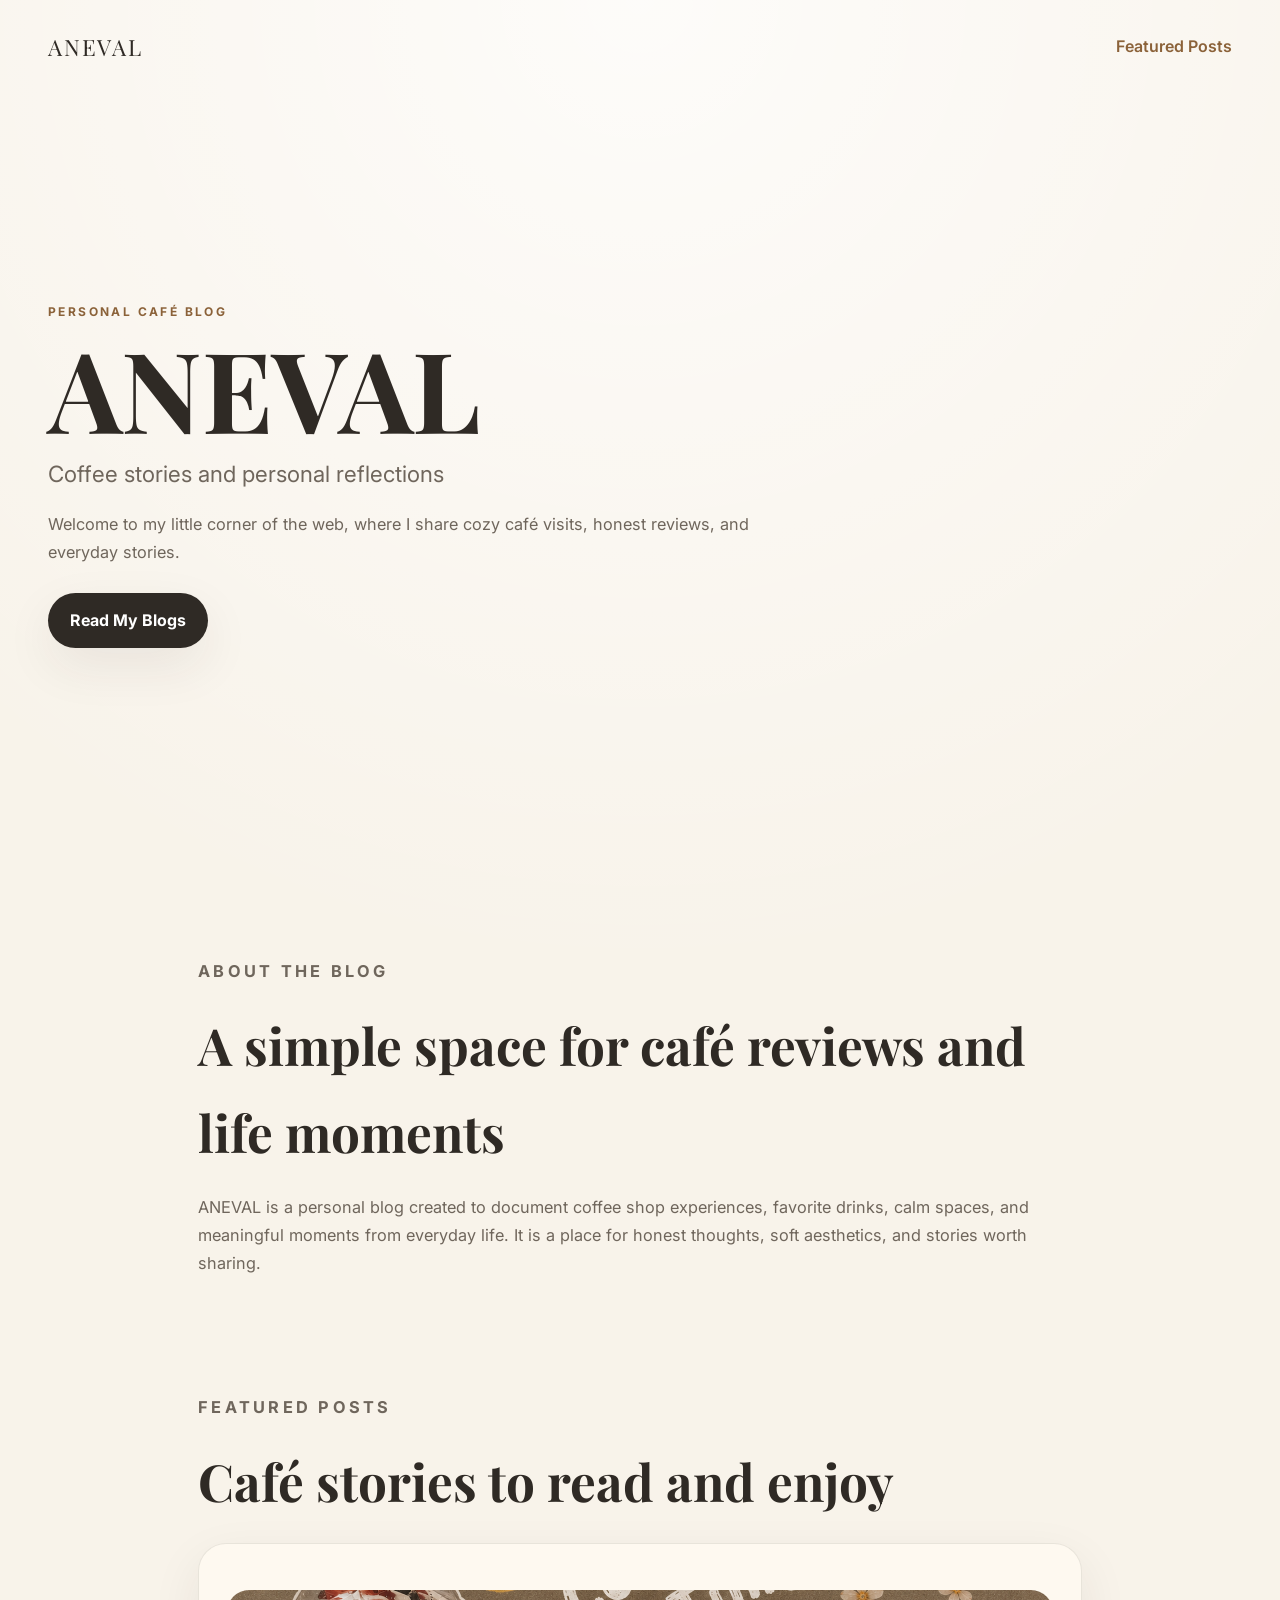
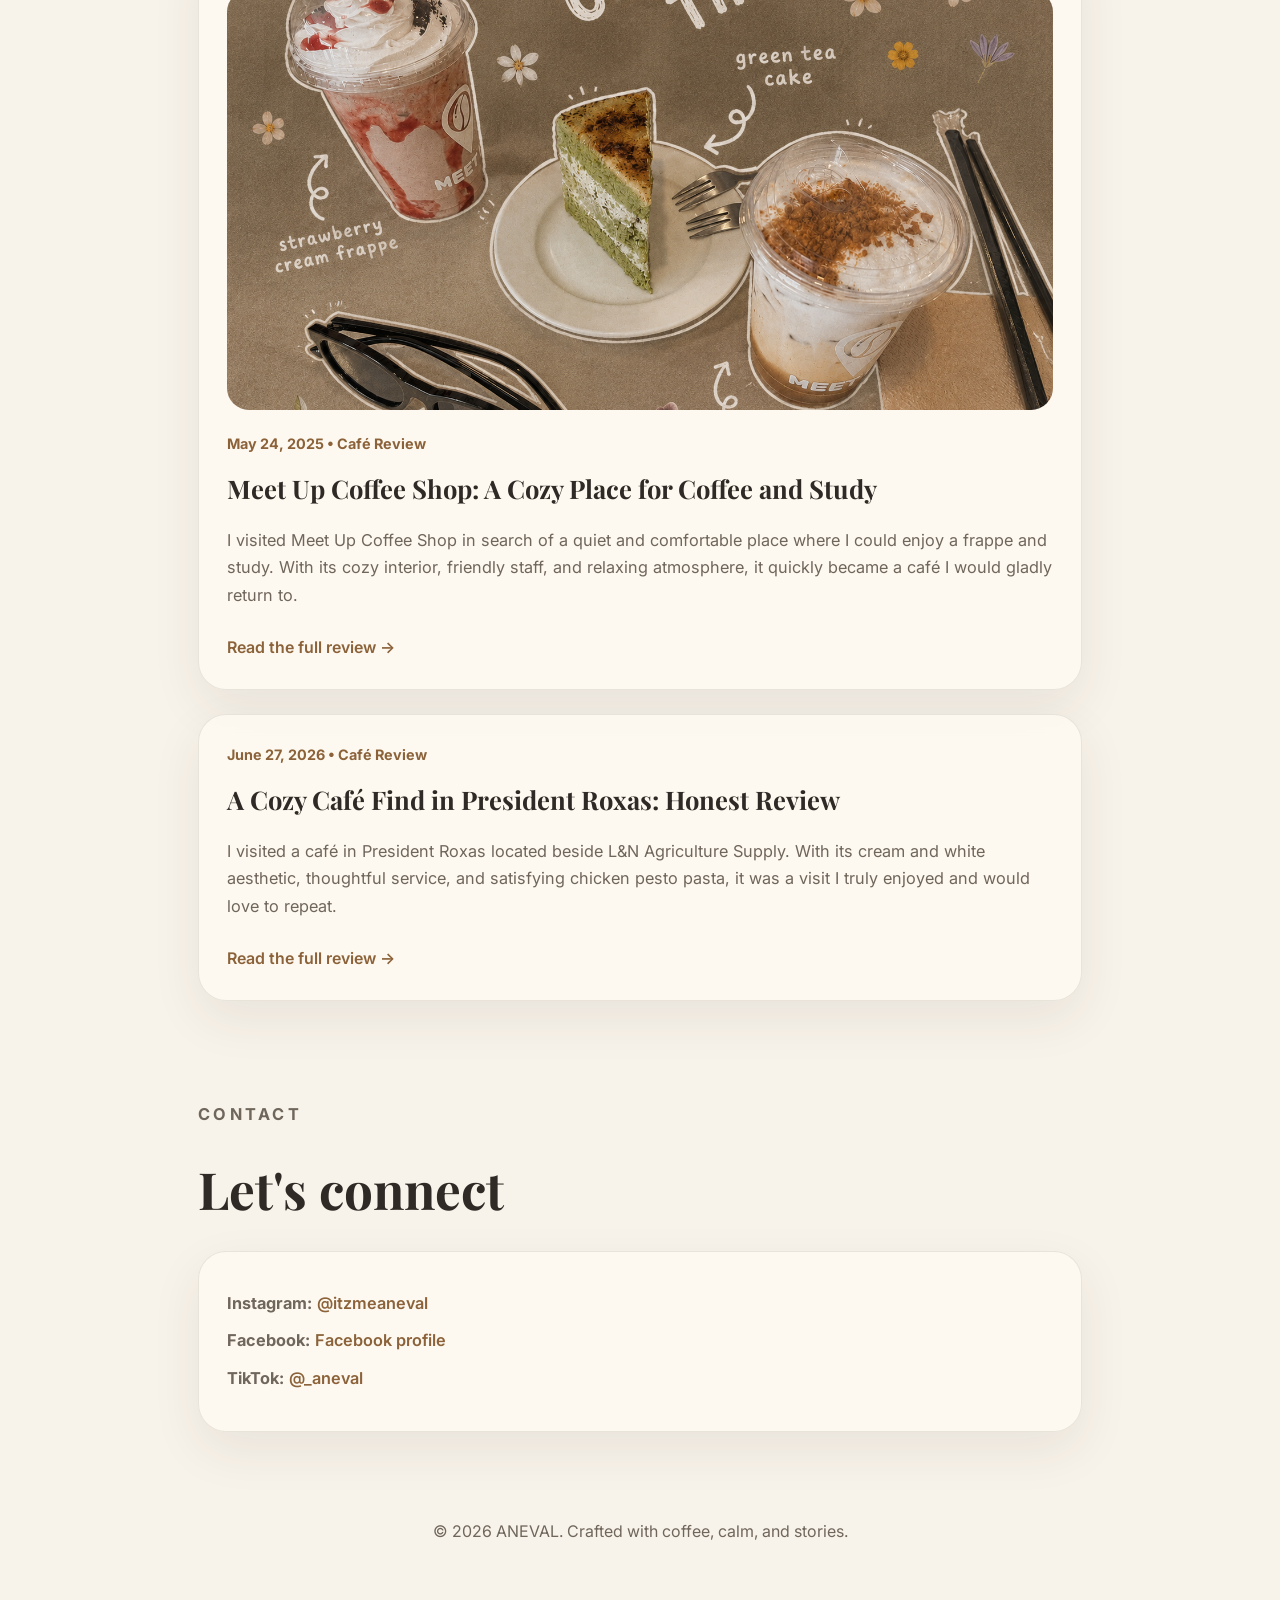
==== commit 7f8d9fb0: "Update homepage with President Roxas café as second featured post" ====
--- a/index.html
+++ b/index.html
@@ -20,7 +20,7 @@
     <header class="hero">
       <nav class="nav">
         <div class="brand">ANEVAL</div>
-        <a class="nav-link" href="#featured">Featured Post</a>
+        <a class="nav-link" href="#featured">Featured Posts</a>
       </nav>
 
       <section class="hero-content">
@@ -31,7 +31,7 @@
           Welcome to my little corner of the web, where I share cozy café visits,
           honest reviews, and everyday stories.
         </p>
-        <a class="button" href="#featured">Read My First Blog</a>
+        <a class="button" href="#featured">Read My Blogs</a>
       </section>
     </header>
 
@@ -52,7 +52,7 @@
       <section class="section featured" id="featured">
         <div class="section-heading">
           <p class="eyebrow">Featured posts</p>
-          <h2>Café stories to read and update</h2>
+          <h2>Café stories to read and enjoy</h2>
         </div>
 
         <div class="featured-posts">
@@ -63,6 +63,7 @@
               alt="Meet Up Coffee Shop banner"
             />
             <div class="card-meta">May 24, 2025 • Café Review</div>
+            <h3>Meet Up Coffee Shop: A Cozy Place for Coffee and Study</h3>
             <p>
               I visited Meet Up Coffee Shop in search of a quiet and comfortable
               place where I could enjoy a frappe and study. With its cozy interior,
@@ -73,20 +74,15 @@
           </article>
 
           <article class="post-preview">
-            <div
-              class="banner-image image-placeholder"
-              role="img"
-              aria-label="Placeholder for your next café featured post image"
-            >
-              Add your next café photo here
-            </div>
-            <div class="card-meta">Add date • Café Review</div>
-            <h3>Your Next Featured Café Review Title</h3>
+            <div class="card-meta">June 27, 2026 • Café Review</div>
+            <h3>A Cozy Café Find in President Roxas: Honest Review</h3>
             <p>
-              Paste your second featured café review summary here. This card is ready
-              for a new title, short description, image, date, and full review link.
+              I visited a café in President Roxas located beside L&amp;N Agriculture
+              Supply. With its cream and white aesthetic, thoughtful service, and
+              satisfying chicken pesto pasta, it was a visit I truly enjoyed and
+              would love to repeat.
             </p>
-            <a class="text-link is-disabled" href="#" aria-disabled="true">Add your review link here →</a>
+            <a class="text-link" href="president-roxas-cafe-review.html">Read the full review →</a>
           </article>
         </div>
       </section>
@@ -94,7 +90,7 @@
       <section class="section contact" id="contact">
         <div class="section-heading">
           <p class="eyebrow">Contact</p>
-          <h2>Let’s connect</h2>
+          <h2>Let's connect</h2>
         </div>
         <div class="contact-card">
           <p><strong>Instagram:</strong> <a href="https://instagram.com/itzmeaneval" target="_blank" rel="noopener noreferrer">@itzmeaneval</a></p>
--- a/style.css
+++ b/style.css
@@ -158,9 +158,9 @@
   display: grid;
   place-items: center;
   padding: 24px;
-  background: linear-gradient(135deg, rgba(243, 234, 220, 0.95), rgba(255, 250, 242, 0.95));
-  border: 1px dashed rgba(139, 98, 57, 0.35);
-  color: var(--accent-dark);
+  background: linear-gradient(135deg, #f0e2cf, #fff7ec);
+  border: 1px dashed rgba(47, 42, 37, 0.25);
+  color: var(--text);
   font-weight: 600;
   text-align: center;
 }
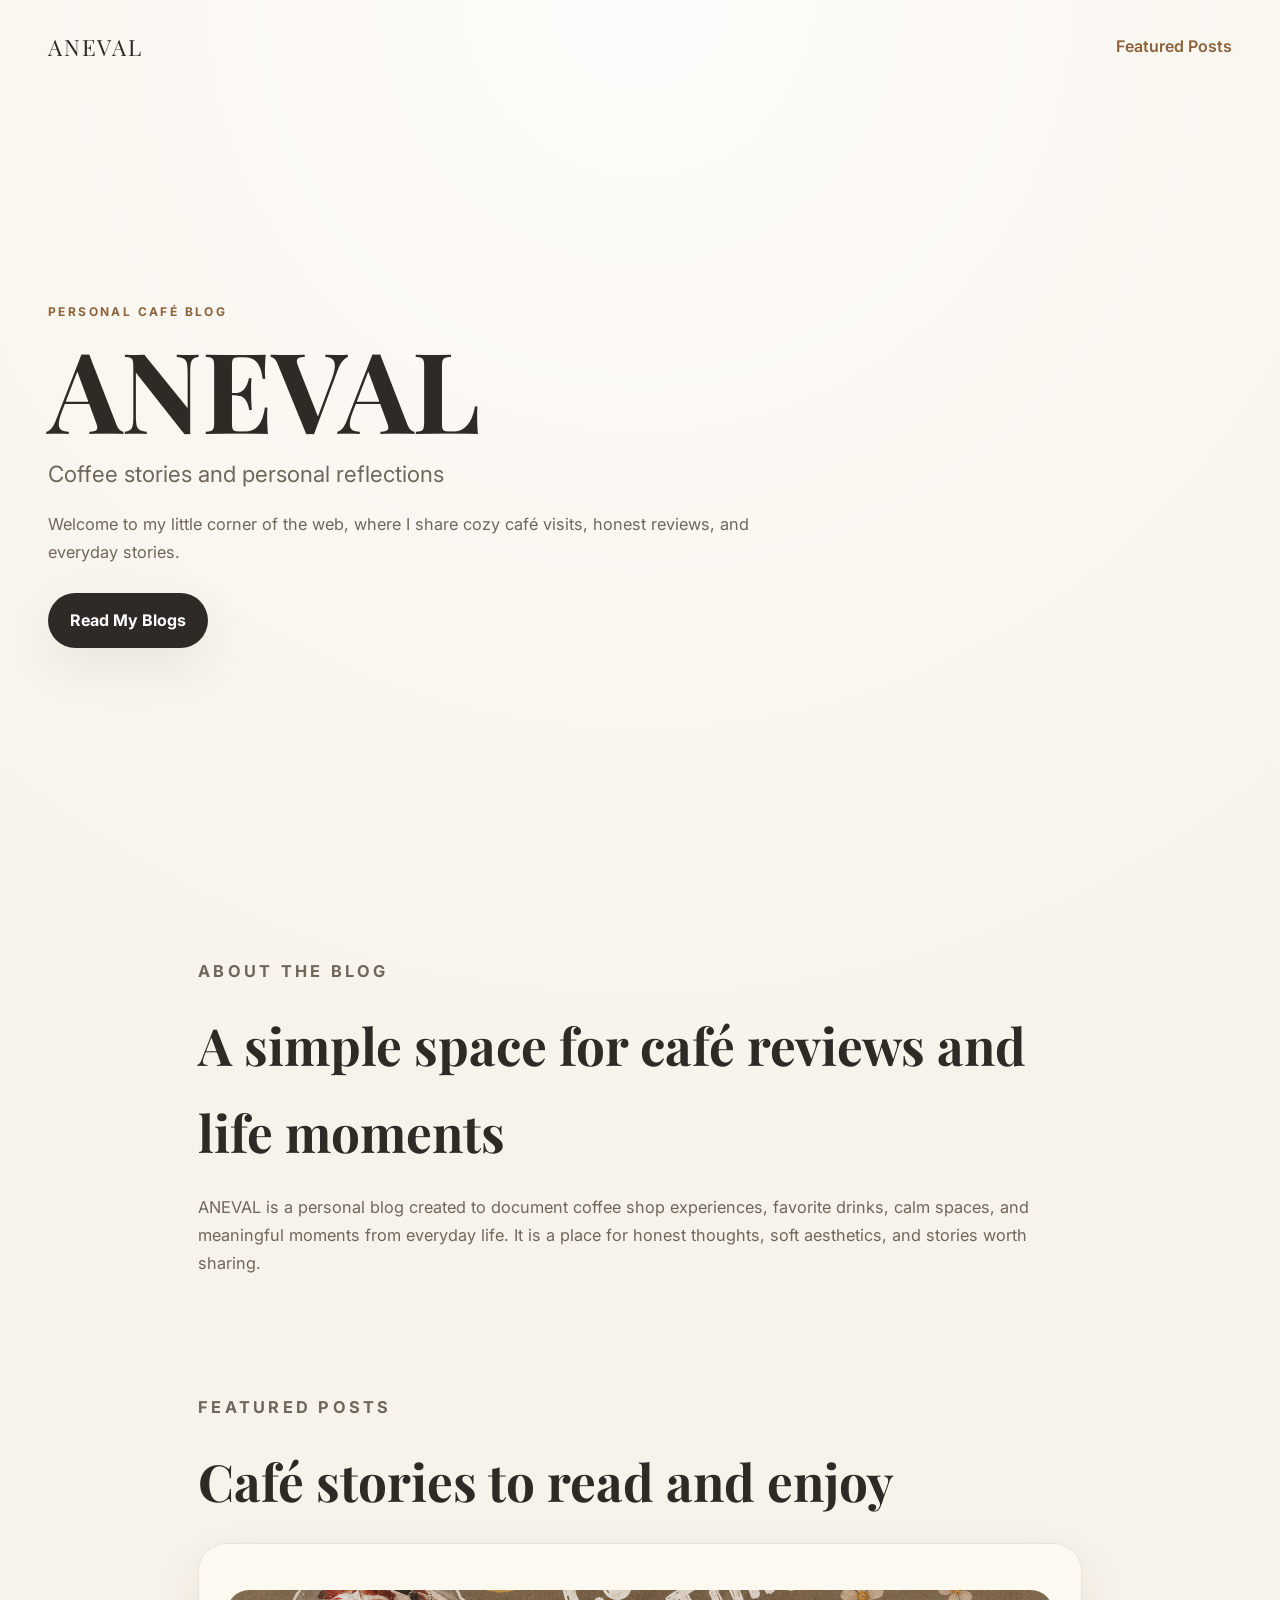
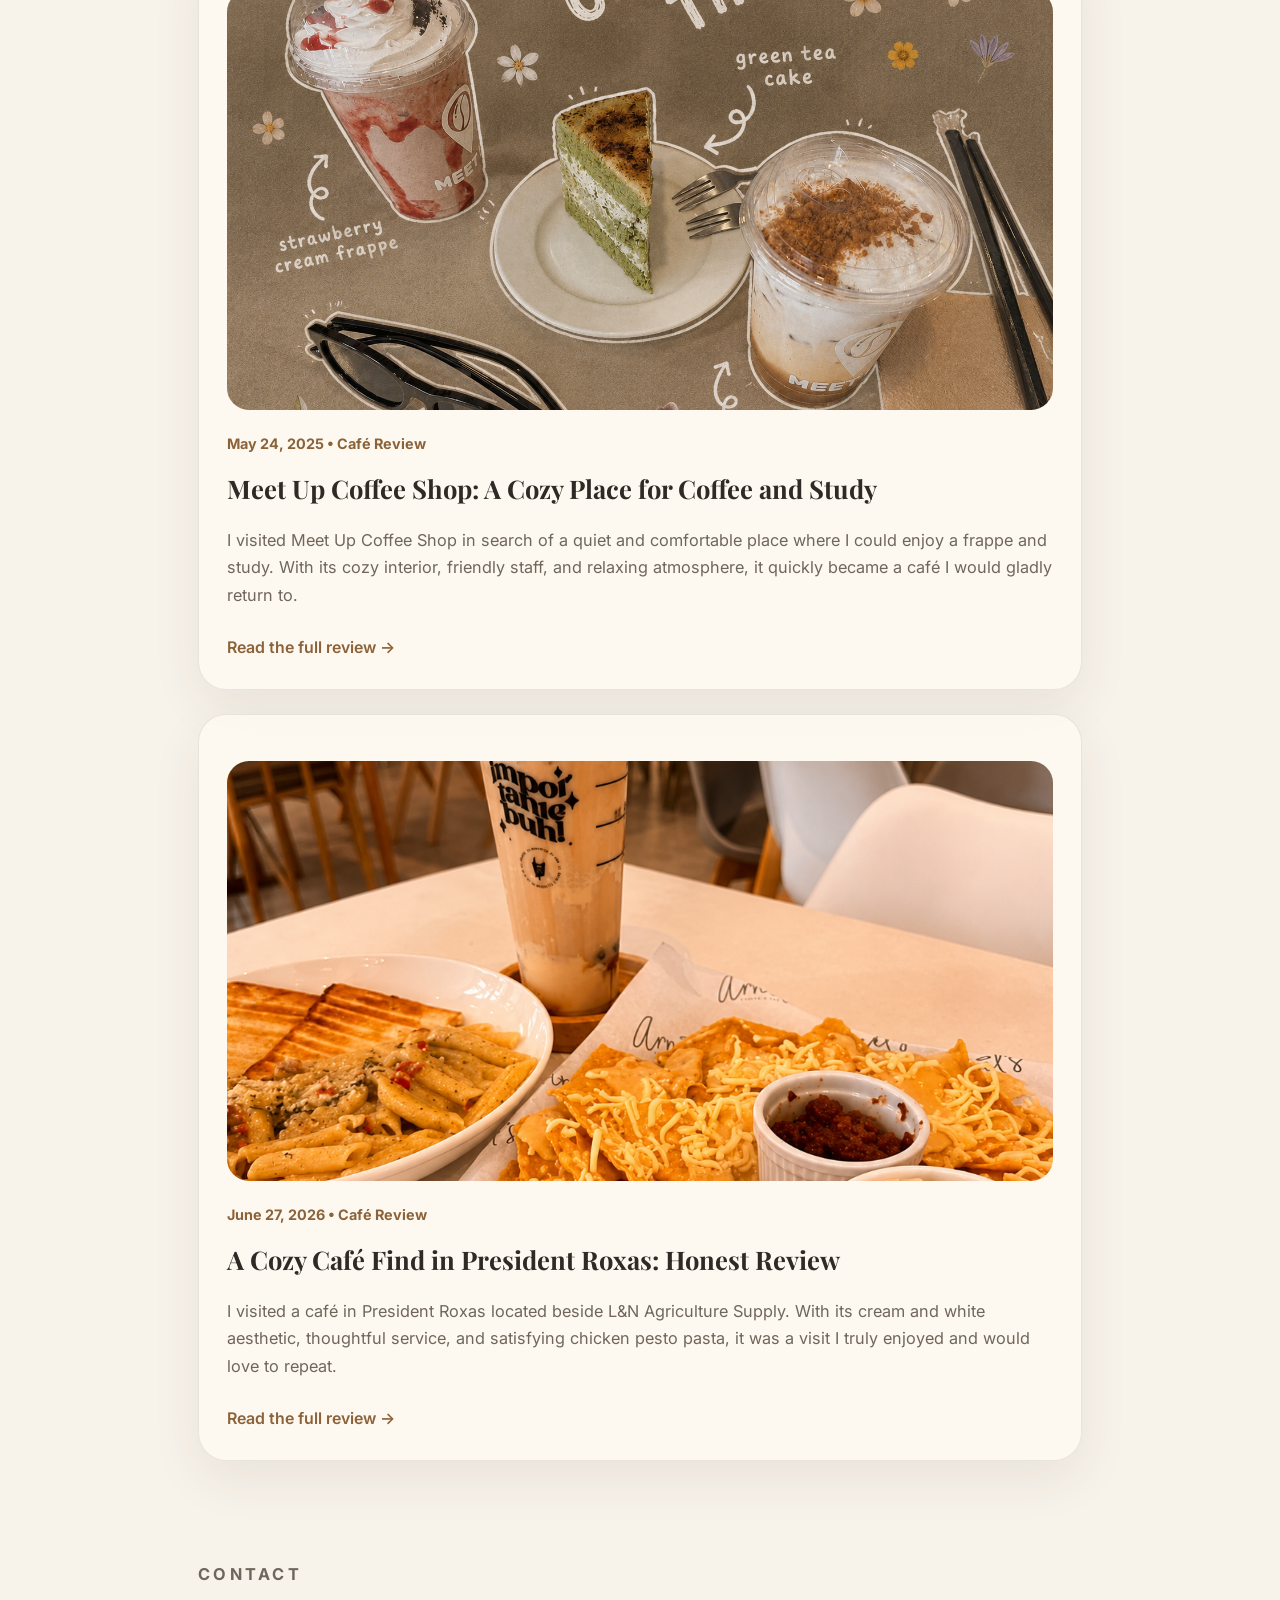
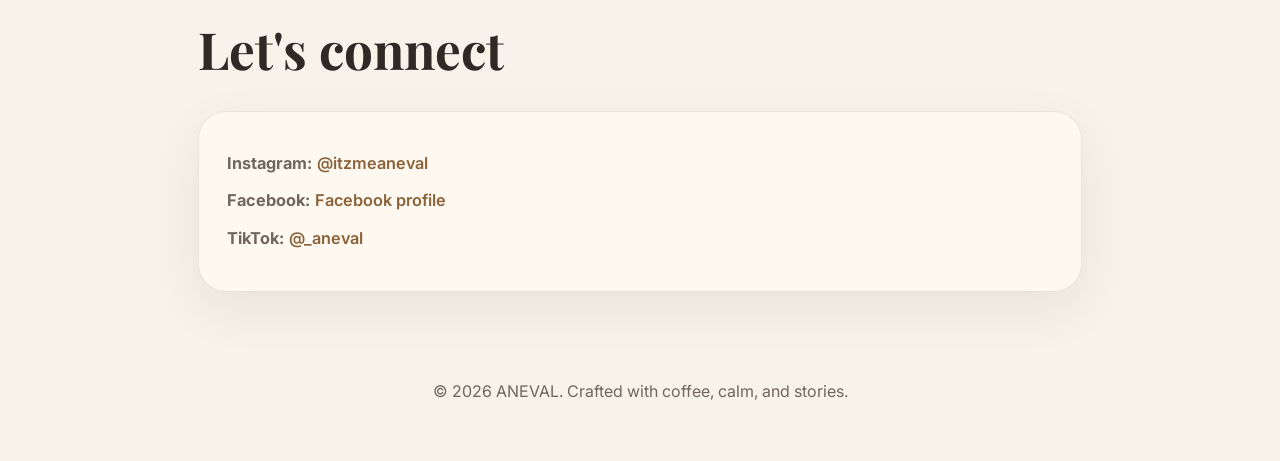
==== commit 8b27229f: "Add roxas-banner.png to President Roxas homepage card" ====
--- a/index.html
+++ b/index.html
@@ -74,6 +74,11 @@
           </article>
 
           <article class="post-preview">
+            <img
+              class="banner-image"
+              src="roxas-banner.png"
+              alt="President Roxas café banner"
+            />
             <div class="card-meta">June 27, 2026 • Café Review</div>
             <h3>A Cozy Café Find in President Roxas: Honest Review</h3>
             <p>
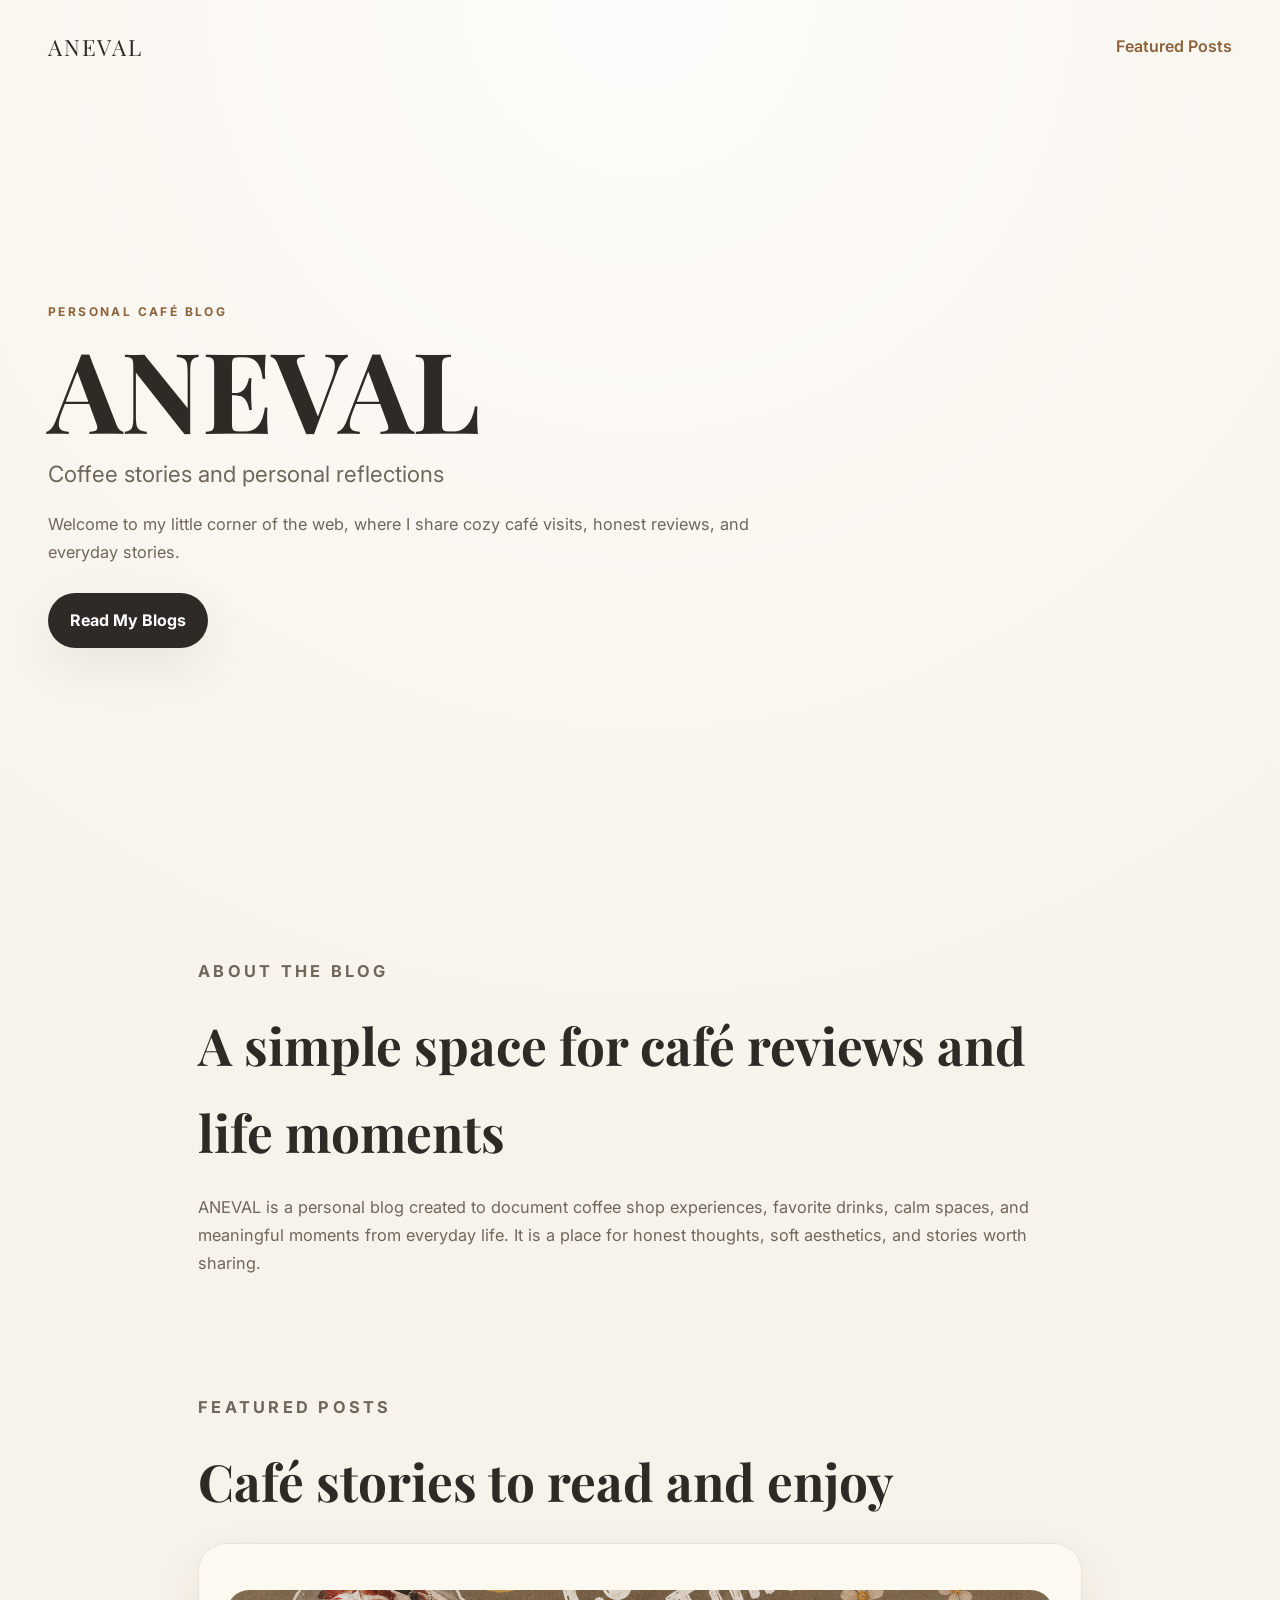
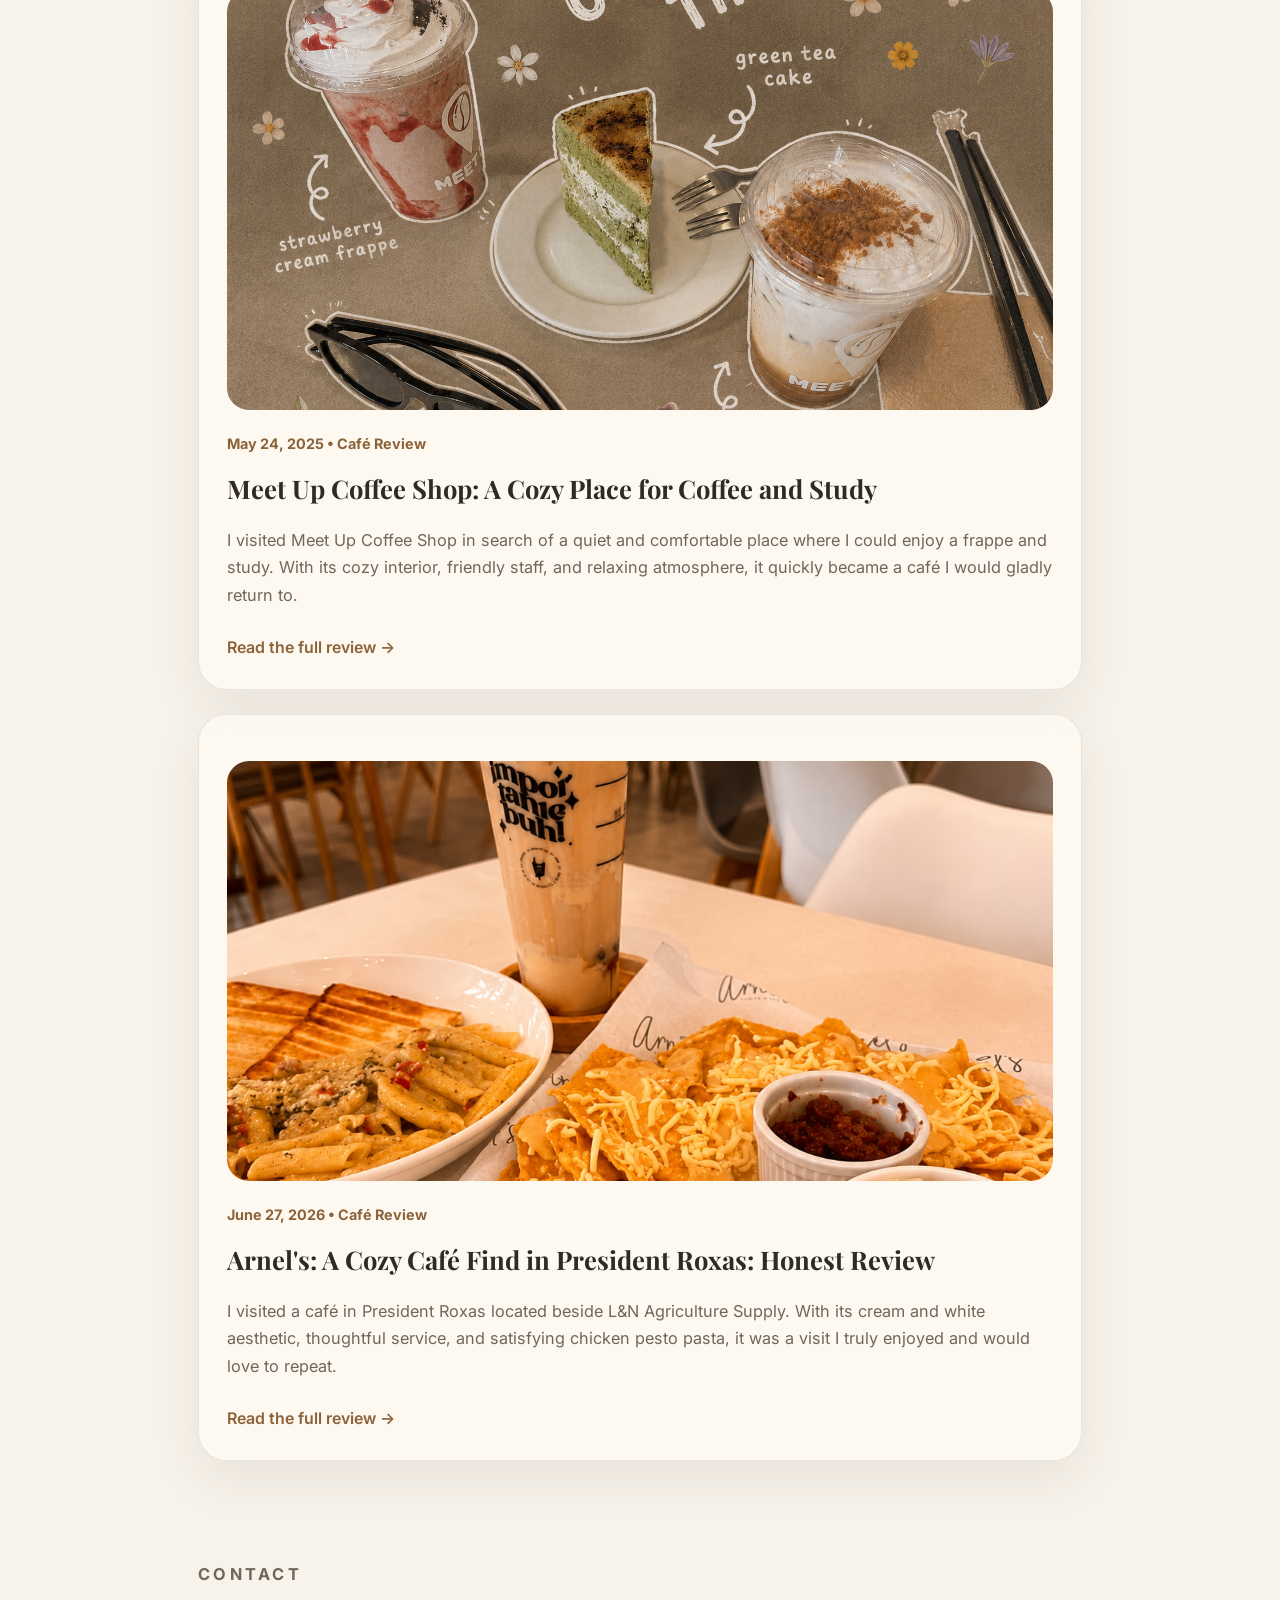
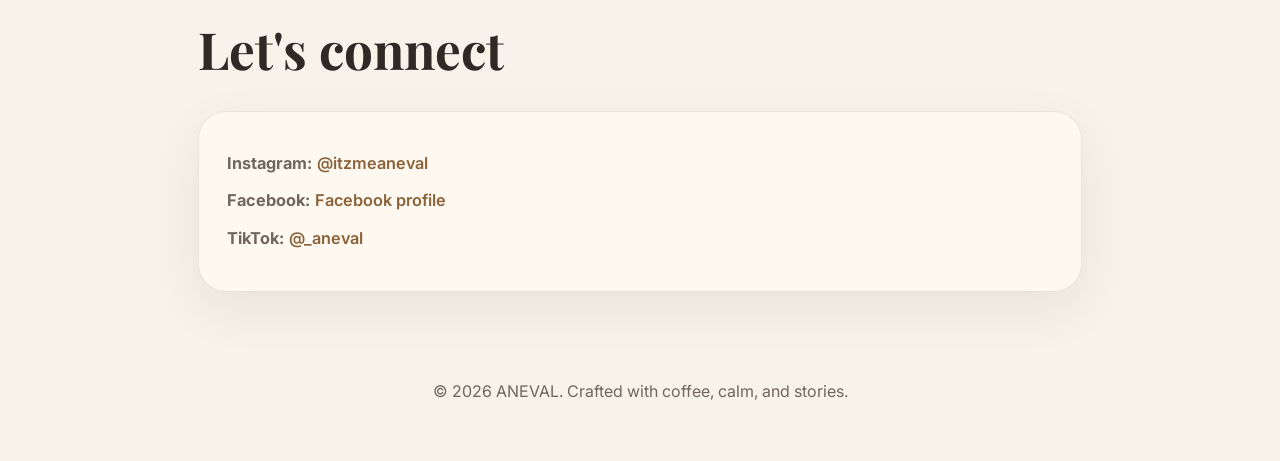
==== commit 291baf55: "Update index.html" ====
--- a/index.html
+++ b/index.html
@@ -80,7 +80,7 @@
               alt="President Roxas café banner"
             />
             <div class="card-meta">June 27, 2026 • Café Review</div>
-            <h3>A Cozy Café Find in President Roxas: Honest Review</h3>
+            <h3>Arnel's: A Cozy Café Find in President Roxas: Honest Review</h3>
             <p>
               I visited a café in President Roxas located beside L&amp;N Agriculture
               Supply. With its cream and white aesthetic, thoughtful service, and
